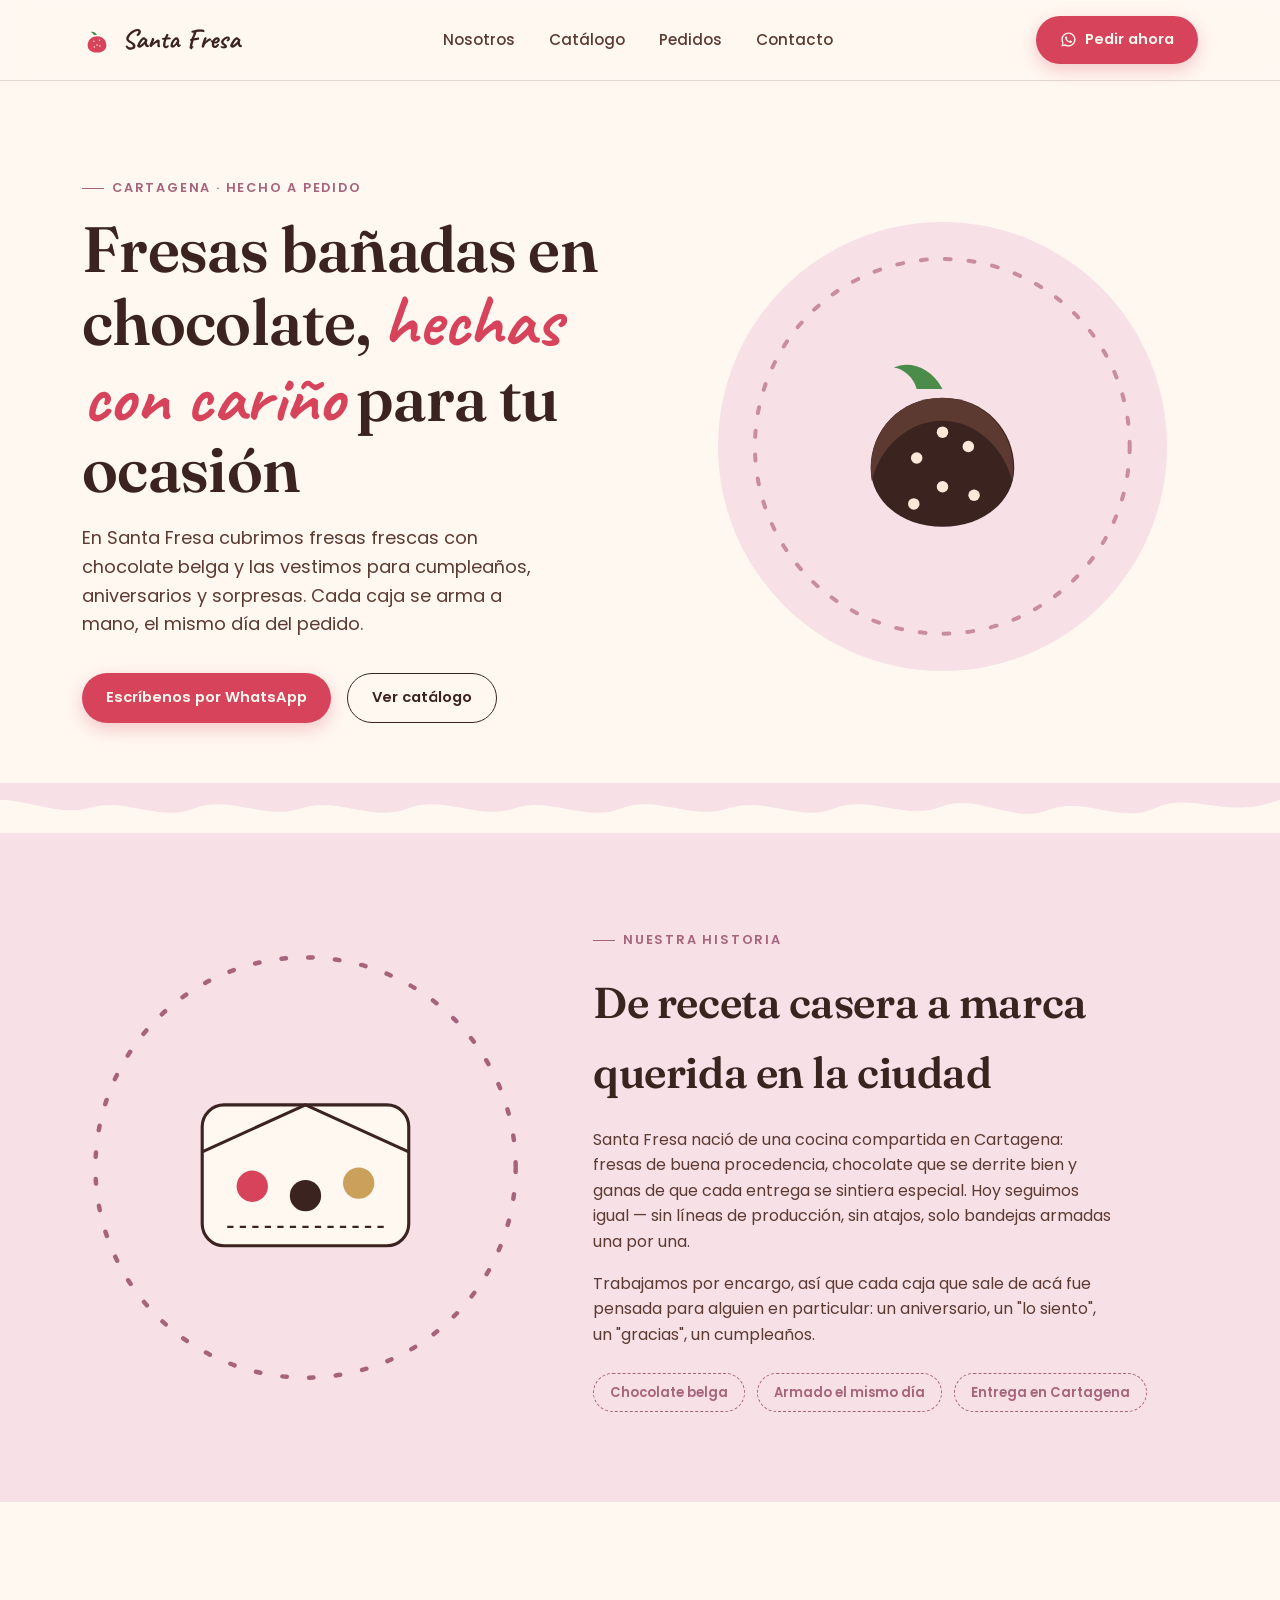
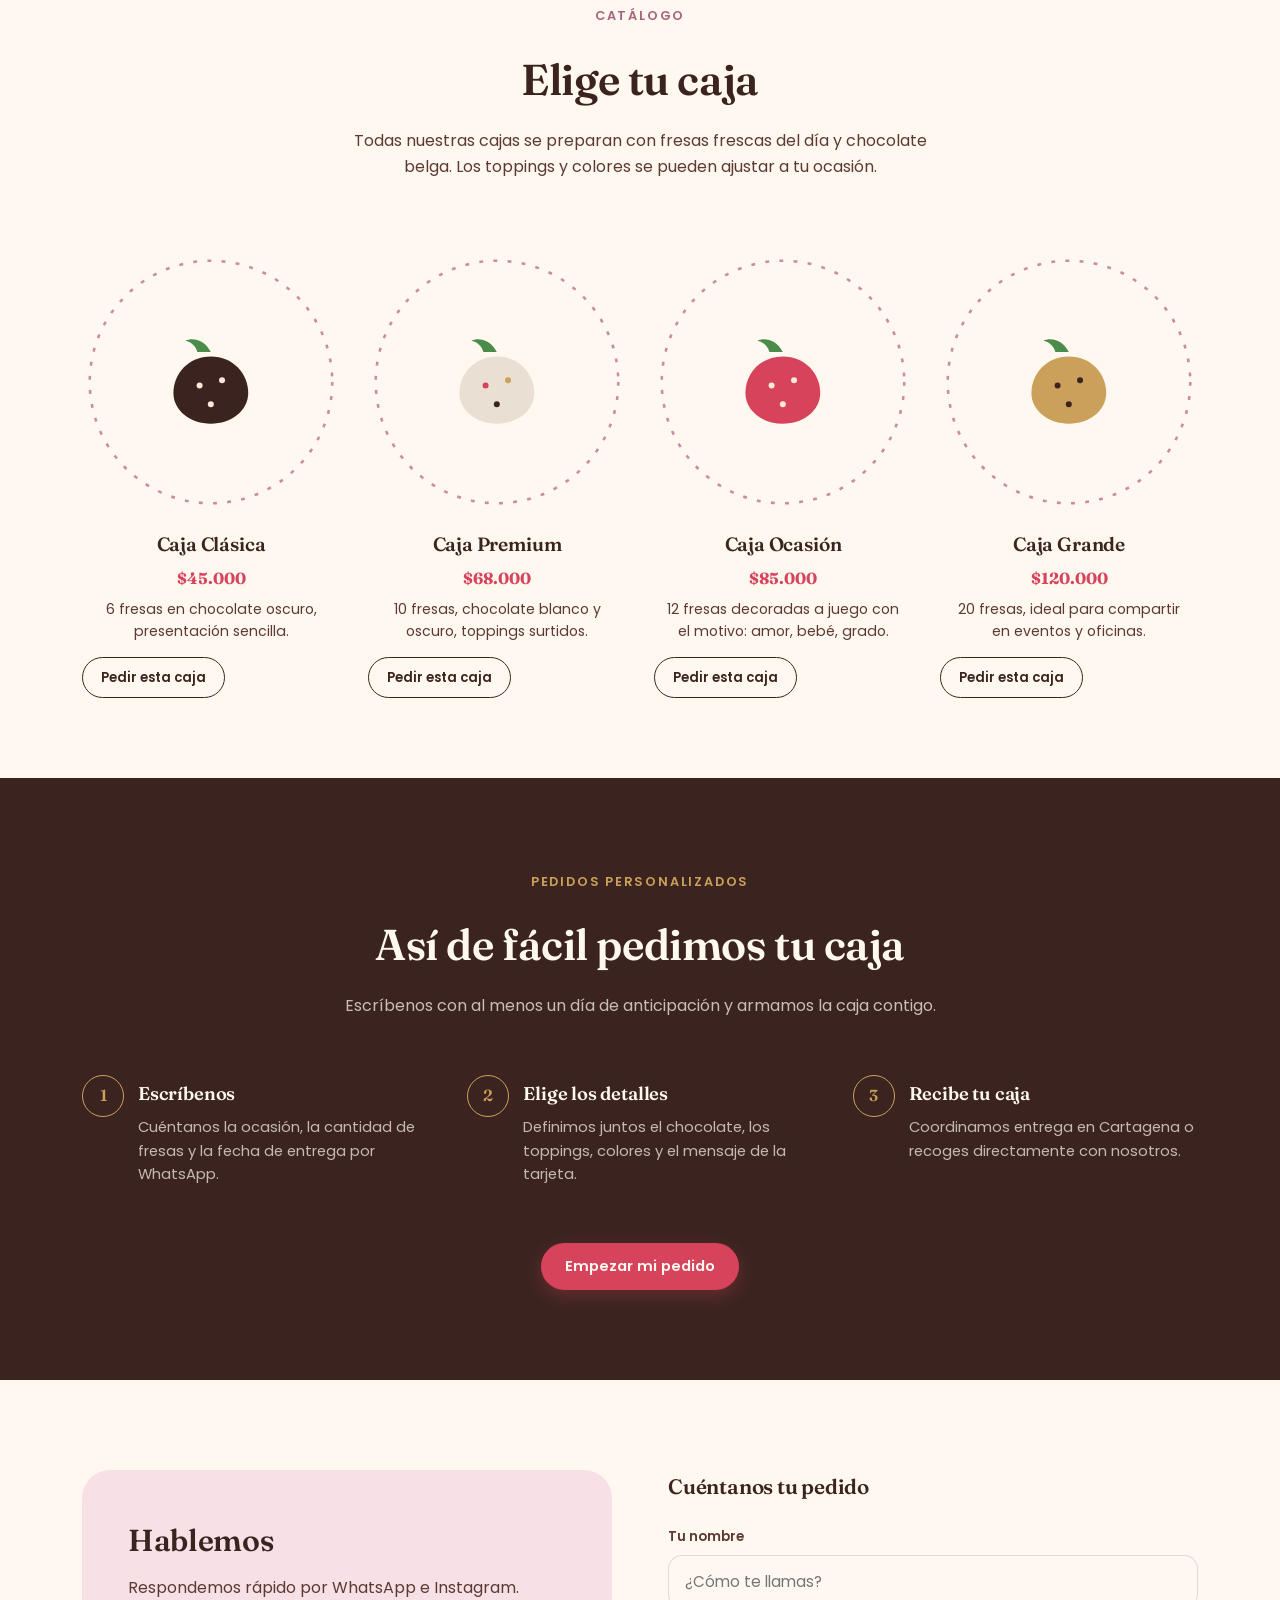
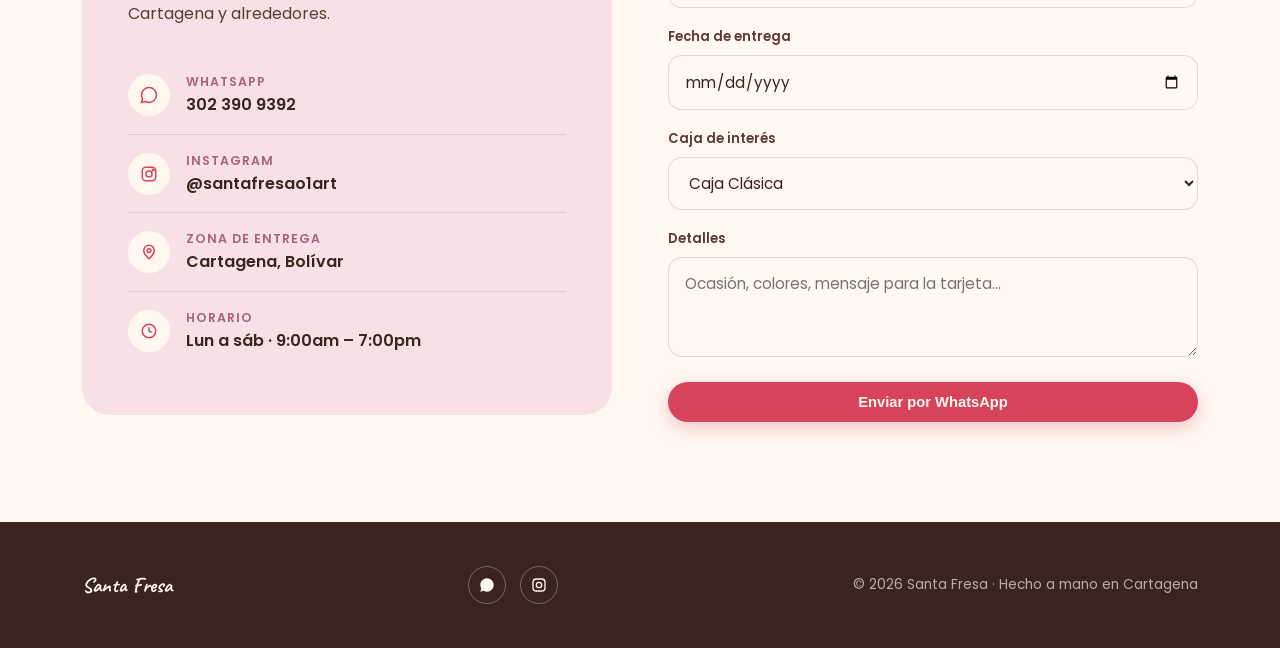
==== index.html @ 6f0154ad "Mover sitio a la raíz del repo para deploy en Vercel" ====
<!DOCTYPE html>
<html lang="es">
<head>
<meta charset="UTF-8">
<meta name="viewport" content="width=device-width, initial-scale=1.0">
<title>Santa Fresa — Fresas con chocolate artesanales</title>
<link rel="preconnect" href="https://fonts.googleapis.com">
<link rel="preconnect" href="https://fonts.gstatic.com" crossorigin>
<link href="https://fonts.googleapis.com/css2?family=Fraunces:ital,opsz,wght@0,9..144,400;0,9..144,500;0,9..144,600;1,9..144,500&family=Caveat:wght@600;700&family=Poppins:wght@400;500;600;700&display=swap" rel="stylesheet">
<link rel="stylesheet" href="css/styles.css">
</head>
<body>

<!-- ===================== HEADER ===================== -->
<header>
  <nav class="nav">
    <a href="#top" class="brand">
      <svg class="fresa-icon" viewBox="0 0 24 24" fill="none">
        <path d="M12 8c-1.2-2.4-3.6-3-5-2.2 1 .2 2 1 2.4 2.2H12z" fill="#4C8C4A"/>
        <path d="M12 9c-4.5 0-7.5 3.4-7.5 7.3C4.5 19.8 8 22 12 22s7.5-2.2 7.5-5.7C19.5 12.4 16.5 9 12 9z" fill="#D6435A"/>
        <circle cx="9.5" cy="13" r=".6" fill="#FDE8DA"/>
        <circle cx="14" cy="12.2" r=".6" fill="#FDE8DA"/>
        <circle cx="12" cy="16" r=".6" fill="#FDE8DA"/>
        <circle cx="9.8" cy="17.6" r=".6" fill="#FDE8DA"/>
        <circle cx="14.3" cy="16.8" r=".6" fill="#FDE8DA"/>
      </svg>
      <span class="script">Santa Fresa</span>
    </a>
    <div class="nav-links">
      <a href="#nosotros">Nosotros</a>
      <a href="#catalogo">Catálogo</a>
      <a href="#pedidos">Pedidos</a>
      <a href="#contacto">Contacto</a>
    </div>
    <a class="btn" href="https://wa.me/573023909392" target="_blank" rel="noopener">
      <svg width="17" height="17" viewBox="0 0 24 24" fill="currentColor"><path d="M12 2C6.48 2 2 6.48 2 12c0 1.85.5 3.58 1.35 5.07L2 22l5.1-1.33A9.94 9.94 0 0 0 12 22c5.52 0 10-4.48 10-10S17.52 2 12 2Zm0 18c-1.6 0-3.09-.46-4.35-1.26l-.31-.19-3.02.79.8-2.95-.2-.3A7.94 7.94 0 0 1 4 12c0-4.41 3.59-8 8-8s8 3.59 8 8-3.59 8-8 8Zm4.36-5.98c-.24-.12-1.42-.7-1.64-.78-.22-.08-.38-.12-.54.12-.16.24-.62.78-.76.94-.14.16-.28.18-.52.06-.24-.12-1-.37-1.9-1.17-.7-.63-1.18-1.4-1.31-1.64-.14-.24-.01-.37.11-.49.11-.11.24-.28.36-.42.12-.14.16-.24.24-.4.08-.16.04-.3-.02-.42-.06-.12-.54-1.3-.74-1.78-.2-.47-.4-.4-.54-.41h-.46c-.16 0-.42.06-.64.3-.22.24-.84.82-.84 2s.86 2.32.98 2.48c.12.16 1.7 2.6 4.12 3.64.58.25 1.03.4 1.38.51.58.18 1.11.16 1.53.1.47-.07 1.42-.58 1.62-1.14.2-.56.2-1.04.14-1.14-.06-.1-.22-.16-.46-.28Z"/></svg>
      Pedir ahora
    </a>
    <button class="menu-toggle" aria-label="Abrir menú">
      <svg width="24" height="24" viewBox="0 0 24 24" fill="none" stroke="#3B2420" stroke-width="2" stroke-linecap="round"><line x1="4" y1="7" x2="20" y2="7"/><line x1="4" y1="12" x2="20" y2="12"/><line x1="4" y1="17" x2="20" y2="17"/></svg>
    </button>
  </nav>
</header>

<!-- ===================== HERO ===================== -->
<section class="hero" id="top">
  <div class="wrap">
    <div class="hero-copy">
      <div class="eyebrow">Cartagena · Hecho a pedido</div>
      <h1>Fresas bañadas en chocolate, <em>hechas con cariño</em> para tu ocasión</h1>
      <p class="lead">En Santa Fresa cubrimos fresas frescas con chocolate belga y las vestimos para cumpleaños, aniversarios y sorpresas. Cada caja se arma a mano, el mismo día del pedido.</p>
      <div class="hero-ctas">
        <a class="btn" href="https://wa.me/573023909392" target="_blank" rel="noopener">Escríbenos por WhatsApp</a>
        <a class="btn btn-ghost" href="#catalogo">Ver catálogo</a>
      </div>
    </div>
    <div class="hero-visual">
      <div class="backdrop-circle"></div>
      <div class="scallop-frame" style="width:78%;height:78%;">
        <svg class="ring" viewBox="0 0 200 200">
          <circle cx="100" cy="100" r="94" fill="none" stroke="#C98CA0" stroke-width="2" stroke-dasharray="3 9" stroke-linecap="round"/>
        </svg>
        <svg viewBox="0 0 200 200" width="72%" height="72%">
          <!-- chocolate dipped strawberry illustration -->
          <path d="M100 60c-8-16-24-20-34-15 7 1 14 7 16 15h18z" fill="#4C8C4A"/>
          <path d="M100 66c-30 0-50 23-50 49 0 24 23 41 50 41s50-17 50-41c0-26-20-49-50-49z" fill="#3B2420"/>
          <path d="M100 66c-30 0-50 23-50 49 0 3 .2 6 .6 9 6-24 26-42 49-42s43 18 49 42c.4-3 .6-6 .6-9 0-26-20-49-50-49z" fill="#5C3A32"/>
          <circle cx="82" cy="108" r="4" fill="#FDE8DA"/>
          <circle cx="118" cy="100" r="4" fill="#FDE8DA"/>
          <circle cx="100" cy="128" r="4" fill="#FDE8DA"/>
          <circle cx="80" cy="140" r="4" fill="#FDE8DA"/>
          <circle cx="122" cy="134" r="4" fill="#FDE8DA"/>
          <circle cx="100" cy="90" r="4" fill="#FDE8DA"/>
        </svg>
      </div>
    </div>
  </div>
</section>

<!-- drip divider -->
<svg class="drip-divider" viewBox="0 0 1440 60" preserveAspectRatio="none" style="height:50px;">
  <path d="M0,0 H1440 V20 C1380,45 1340,10 1300,30 C1260,50 1220,15 1180,32 C1140,50 1100,12 1060,28 C1020,46 980,14 940,30 C900,48 860,16 820,30 C780,46 740,14 700,30 C660,48 620,16 580,30 C540,46 500,14 460,30 C420,48 380,16 340,30 C300,46 260,14 220,30 C180,48 140,16 100,30 C70,40 30,20 0,20 Z" fill="#F7E1E7"/>
</svg>

<!-- ===================== SOBRE NOSOTROS ===================== -->
<section class="about" id="nosotros">
  <div class="wrap">
    <div class="about-frame">
      <div class="scallop-frame" style="width:100%;height:100%;">
        <svg class="ring" viewBox="0 0 200 200">
          <circle cx="100" cy="100" r="94" fill="none" stroke="#A8637C" stroke-width="2" stroke-dasharray="2 10" stroke-linecap="round"/>
        </svg>
        <svg viewBox="0 0 200 200" width="70%" height="70%">
          <rect x="34" y="60" width="132" height="90" rx="14" fill="#FFF8F1" stroke="#3B2420" stroke-width="2"/>
          <path d="M34 90 L100 60 L166 90" fill="none" stroke="#3B2420" stroke-width="2"/>
          <circle cx="66" cy="112" r="10" fill="#D6435A"/>
          <circle cx="100" cy="118" r="10" fill="#3B2420"/>
          <circle cx="134" cy="110" r="10" fill="#CBA05A"/>
          <path d="M50 138 h100" stroke="#3B2420" stroke-width="1.5" stroke-dasharray="4 4"/>
        </svg>
      </div>
    </div>
    <div class="about-copy">
      <div class="eyebrow">Nuestra historia</div>
      <h2>De receta casera a marca querida en la ciudad</h2>
      <p>Santa Fresa nació de una cocina compartida en Cartagena: fresas de buena procedencia, chocolate que se derrite bien y ganas de que cada entrega se sintiera especial. Hoy seguimos igual — sin líneas de producción, sin atajos, solo bandejas armadas una por una.</p>
      <p>Trabajamos por encargo, así que cada caja que sale de acá fue pensada para alguien en particular: un aniversario, un "lo siento", un "gracias", un cumpleaños.</p>
      <div class="about-tags">
        <span class="tag">Chocolate belga</span>
        <span class="tag">Armado el mismo día</span>
        <span class="tag">Entrega en Cartagena</span>
      </div>
    </div>
  </div>
</section>

<!-- ===================== CATALOGO ===================== -->
<section class="catalog" id="catalogo">
  <div class="wrap">
    <div class="section-head">
      <div class="eyebrow">Catálogo</div>
      <h2>Elige tu caja</h2>
      <p>Todas nuestras cajas se preparan con fresas frescas del día y chocolate belga. Los toppings y colores se pueden ajustar a tu ocasión.</p>
    </div>
    <div class="product-grid" id="catalog-grid">
        <!-- Las tarjetas de producto se generan desde data/catalog.json via js/main.js -->
      </div>
      </div>
</section>

<!-- ===================== PEDIDOS ===================== -->
<section class="orders" id="pedidos">
  <div class="wrap">
    <div class="section-head">
      <div class="eyebrow">Pedidos personalizados</div>
      <h2>Así de fácil pedimos tu caja</h2>
      <p>Escríbenos con al menos un día de anticipación y armamos la caja contigo.</p>
    </div>
    <div class="steps">
      <div class="step">
        <h3>Escríbenos</h3>
        <p>Cuéntanos la ocasión, la cantidad de fresas y la fecha de entrega por WhatsApp.</p>
      </div>
      <div class="step">
        <h3>Elige los detalles</h3>
        <p>Definimos juntos el chocolate, los toppings, colores y el mensaje de la tarjeta.</p>
      </div>
      <div class="step">
        <h3>Recibe tu caja</h3>
        <p>Coordinamos entrega en Cartagena o recoges directamente con nosotros.</p>
      </div>
    </div>
    <div class="orders-cta">
      <a class="btn" href="https://wa.me/573023909392" target="_blank" rel="noopener">Empezar mi pedido</a>
    </div>
  </div>
</section>

<!-- ===================== CONTACTO ===================== -->
<section class="contact" id="contacto">
  <div class="wrap">
    <div class="contact-card">
      <h2>Hablemos</h2>
      <p class="lead">Respondemos rápido por WhatsApp e Instagram. Cartagena y alrededores.</p>

      <div class="contact-row">
        <div class="icon">
          <svg width="18" height="18" viewBox="0 0 24 24" fill="none" stroke="#D6435A" stroke-width="2"><path d="M12 2C6.48 2 2 6.48 2 12c0 1.85.5 3.58 1.35 5.07L2 22l5.1-1.33A9.94 9.94 0 0 0 12 22c5.52 0 10-4.48 10-10S17.52 2 12 2Z"/></svg>
        </div>
        <div>
          <div class="label">WhatsApp</div>
          <div class="value">302 390 9392</div>
        </div>
      </div>

      <div class="contact-row">
        <div class="icon">
          <svg width="18" height="18" viewBox="0 0 24 24" fill="none" stroke="#D6435A" stroke-width="2"><rect x="3" y="3" width="18" height="18" rx="5"/><circle cx="12" cy="12" r="4"/><circle cx="17.5" cy="6.5" r="1"/></svg>
        </div>
        <div>
          <div class="label">Instagram</div>
          <div class="value">@santafresao1art</div>
        </div>
      </div>

      <div class="contact-row">
        <div class="icon">
          <svg width="18" height="18" viewBox="0 0 24 24" fill="none" stroke="#D6435A" stroke-width="2"><path d="M12 21s-7-6-7-11a7 7 0 0 1 14 0c0 5-7 11-7 11Z"/><circle cx="12" cy="10" r="2.5"/></svg>
        </div>
        <div>
          <div class="label">Zona de entrega</div>
          <div class="value">Cartagena, Bolívar</div>
        </div>
      </div>

      <div class="contact-row">
        <div class="icon">
          <svg width="18" height="18" viewBox="0 0 24 24" fill="none" stroke="#D6435A" stroke-width="2"><circle cx="12" cy="12" r="9"/><path d="M12 7v5l3.5 2"/></svg>
        </div>
        <div>
          <div class="label">Horario</div>
          <div class="value">Lun a sáb · 9:00am – 7:00pm</div>
        </div>
      </div>
    </div>

    <form class="contact-form" onsubmit="event.preventDefault(); window.open('https://wa.me/573023909392?text=' + encodeURIComponent('Hola Santa Fresa, quiero pedir: ' + document.getElementById('cf-detalle').value), '_blank');">
      <h3>Cuéntanos tu pedido</h3>
      <div class="field">
        <label for="cf-nombre">Tu nombre</label>
        <input id="cf-nombre" type="text" placeholder="¿Cómo te llamas?" required>
      </div>
      <div class="field">
        <label for="cf-fecha">Fecha de entrega</label>
        <input id="cf-fecha" type="date" required>
      </div>
      <div class="field">
        <label for="cf-caja">Caja de interés</label>
        <select id="cf-caja">
          <option>Caja Clásica</option>
          <option>Caja Premium</option>
          <option>Caja Ocasión</option>
          <option>Caja Grande</option>
          <option>Aún no sé, quiero asesoría</option>
        </select>
      </div>
      <div class="field">
        <label for="cf-detalle">Detalles</label>
        <textarea id="cf-detalle" placeholder="Ocasión, colores, mensaje para la tarjeta..."></textarea>
      </div>
      <button type="submit" class="btn" style="justify-content:center;">Enviar por WhatsApp</button>
    </form>
  </div>
</section>

<!-- ===================== FOOTER ===================== -->
<footer>
  <div class="wrap">
    <a href="#top" class="brand script">Santa Fresa</a>
    <div class="foot-socials">
      <a href="https://wa.me/573023909392" target="_blank" rel="noopener" aria-label="WhatsApp">
        <svg width="16" height="16" viewBox="0 0 24 24" fill="#FFF8F1"><path d="M12 2C6.48 2 2 6.48 2 12c0 1.85.5 3.58 1.35 5.07L2 22l5.1-1.33A9.94 9.94 0 0 0 12 22c5.52 0 10-4.48 10-10S17.52 2 12 2Z"/></svg>
      </a>
      <a href="#" aria-label="Instagram">
        <svg width="16" height="16" viewBox="0 0 24 24" fill="none" stroke="#FFF8F1" stroke-width="2"><rect x="3" y="3" width="18" height="18" rx="5"/><circle cx="12" cy="12" r="4"/></svg>
      </a>
    </div>
    <div style="font-size:0.85rem;">© 2026 Santa Fresa · Hecho a mano en Cartagena</div>
  </div>
</footer>

<script src="js/main.js" defer></script>
</body>
</html>
---- css/styles.css ----
:root{
    --cream:#FFF8F1;
    --blush:#F7E1E7;
    --rose:#C98CA0;
    --rose-deep:#A8637C;
    --cacao:#3B2420;
    --cacao-soft:#5C3A32;
    --berry:#D6435A;
    --berry-dark:#B22F45;
    --gold:#CBA05A;
    --line:rgba(59,36,32,0.14);
    --radius-lg:28px;
  }

  *{margin:0;padding:0;box-sizing:border-box;}
  html{scroll-behavior:smooth;}
  body{
    background:var(--cream);
    color:var(--cacao);
    font-family:'Poppins',sans-serif;
    font-weight:400;
    line-height:1.6;
    overflow-x:hidden;
  }
  h1,h2,h3{
    font-family:'Fraunces',serif;
    font-weight:600;
    letter-spacing:-0.01em;
    color:var(--cacao);
  }
  .script{
    font-family:'Caveat',cursive;
    font-weight:700;
  }
  a{color:inherit;text-decoration:none;}
  img,svg{display:block;max-width:100%;}
  .wrap{
    max-width:1180px;
    margin:0 auto;
    padding:0 32px;
  }
  section{position:relative;}

  /* Reduced motion */
  @media (prefers-reduced-motion: reduce){
    *{animation-duration:0.001ms !important; animation-iteration-count:1 !important; transition-duration:0.001ms !important; scroll-behavior:auto !important;}
  }

  /* focus visibility */
  a:focus-visible, button:focus-visible{
    outline:3px solid var(--gold);
    outline-offset:3px;
    border-radius:6px;
  }

  /* ===== Scalloped circle signature frame ===== */
  .scallop-frame{
    position:relative;
    display:flex;
    align-items:center;
    justify-content:center;
  }
  .scallop-frame svg.ring{
    position:absolute;
    inset:0;
    width:100%;
    height:100%;
    animation:spin 60s linear infinite;
  }
  @keyframes spin{ to{ transform:rotate(360deg);} }
  @media (prefers-reduced-motion: reduce){
    .scallop-frame svg.ring{animation:none;}
  }

  /* ===== HEADER ===== */
  header{
    position:sticky;
    top:0;
    z-index:50;
    background:rgba(255,248,241,0.88);
    backdrop-filter:blur(10px);
    border-bottom:1px solid var(--line);
  }
  .nav{
    display:flex;
    align-items:center;
    justify-content:space-between;
    padding:16px 32px;
    max-width:1180px;
    margin:0 auto;
  }
  .brand{
    display:flex;
    align-items:center;
    gap:10px;
    font-size:1.7rem;
  }
  .brand .fresa-icon{width:30px;height:30px;}
  .nav-links{
    display:flex;
    align-items:center;
    gap:34px;
    font-size:0.95rem;
    font-weight:500;
  }
  .nav-links a{
    position:relative;
    padding:4px 0;
    color:var(--cacao-soft);
  }
  .nav-links a::after{
    content:'';
    position:absolute;
    left:0;bottom:-2px;
    width:0%;
    height:2px;
    background:var(--berry);
    transition:width .25s ease;
  }
  .nav-links a:hover::after{width:100%;}
  .btn{
    display:inline-flex;
    align-items:center;
    gap:8px;
    background:var(--berry);
    color:#FFF8F1;
    padding:12px 24px;
    border-radius:100px;
    font-weight:600;
    font-size:0.92rem;
    border:none;
    cursor:pointer;
    transition:transform .2s ease, background .2s ease, box-shadow .2s ease;
    box-shadow:0 6px 18px rgba(214,67,90,0.28);
  }
  .btn:hover{background:var(--berry-dark); transform:translateY(-2px); box-shadow:0 10px 24px rgba(214,67,90,0.35);}
  .btn-ghost{
    background:transparent;
    color:var(--cacao);
    border:1.5px solid var(--cacao);
    box-shadow:none;
  }
  .btn-ghost:hover{background:var(--cacao); color:var(--cream);}
  .menu-toggle{display:none;background:none;border:none;cursor:pointer;}

  /* ===== HERO ===== */
  .hero{
    padding:90px 0 60px;
    position:relative;
    overflow:hidden;
  }
  .hero .wrap{
    display:grid;
    grid-template-columns:1.05fr 0.95fr;
    gap:40px;
    align-items:center;
  }
  .eyebrow{
    display:inline-flex;
    align-items:center;
    gap:8px;
    font-size:0.8rem;
    letter-spacing:0.14em;
    text-transform:uppercase;
    font-weight:600;
    color:var(--rose-deep);
    margin-bottom:18px;
  }
  .eyebrow::before{
    content:'';
    width:22px;height:1px;
    background:var(--rose-deep);
  }
  .hero h1{
    font-size:clamp(2.6rem, 5vw, 4.2rem);
    line-height:1.04;
    margin-bottom:22px;
  }
  .hero h1 em{
    font-style:normal;
    font-family:'Caveat',cursive;
    font-weight:700;
    color:var(--berry);
    font-size:1.15em;
  }
  .hero p.lead{
    font-size:1.12rem;
    color:var(--cacao-soft);
    max-width:460px;
    margin-bottom:34px;
  }
  .hero-ctas{
    display:flex;
    gap:16px;
    flex-wrap:wrap;
  }
  .hero-visual{
    position:relative;
    display:flex;
    justify-content:center;
    align-items:center;
    aspect-ratio:1/1;
  }
  .hero-visual .backdrop-circle{
    position:absolute;
    width:88%;height:88%;
    border-radius:50%;
    background:var(--blush);
  }

  /* drip divider */
  .drip-divider{
    width:100%;
    display:block;
    line-height:0;
  }

  /* ===== SOBRE NOSOTROS ===== */
  .about{
    padding:90px 0;
    background:var(--blush);
    position:relative;
  }
  .about .wrap{
    display:grid;
    grid-template-columns:0.85fr 1.15fr;
    gap:64px;
    align-items:center;
  }
  .about-frame{
    width:100%;
    aspect-ratio:1/1;
  }
  .about-frame .scallop-frame{width:100%;height:100%;}
  .about h2{
    font-size:clamp(2rem,3.4vw,2.7rem);
    margin-bottom:20px;
  }
  .about p{
    color:var(--cacao-soft);
    margin-bottom:16px;
    max-width:520px;
  }
  .about-tags{
    display:flex;
    flex-wrap:wrap;
    gap:12px;
    margin-top:26px;
  }
  .tag{
    font-size:0.82rem;
    font-weight:600;
    padding:8px 16px;
    border-radius:100px;
    border:1.4px dashed var(--rose-deep);
    color:var(--rose-deep);
  }

  /* ===== CATALOGO ===== */
  .catalog{
    padding:100px 0 80px;
  }
  .section-head{
    text-align:center;
    max-width:600px;
    margin:0 auto 60px;
  }
  .section-head .eyebrow{justify-content:center;}
  .section-head .eyebrow::before{display:none;}
  .section-head h2{font-size:clamp(2rem,3.4vw,2.7rem); margin-bottom:14px;}
  .section-head p{color:var(--cacao-soft);}

  .product-grid{
    display:grid;
    grid-template-columns:repeat(4,1fr);
    gap:28px;
  }
  .product-card{
    position:relative;
    padding-top:14px;
  }
  .product-frame{
    width:100%;
    aspect-ratio:1/1;
    margin-bottom:18px;
  }
  .product-frame .scallop-frame{width:100%;height:100%;}
  .product-card h3{
    font-size:1.2rem;
    margin-bottom:6px;
    text-align:center;
  }
  .product-card .price{
    text-align:center;
    color:var(--berry);
    font-weight:700;
    font-family:'Fraunces',serif;
    margin-bottom:6px;
  }
  .product-card p{
    text-align:center;
    font-size:0.88rem;
    color:var(--cacao-soft);
    padding:0 8px;
  }

  /* ===== PEDIDOS ===== */
  .orders{
    padding:90px 0;
    background:var(--cacao);
    color:var(--cream);
    position:relative;
    overflow:hidden;
  }
  .orders .wrap{position:relative; z-index:2;}
  .orders .section-head h2, .orders .section-head p{color:var(--cream);}
  .orders .section-head p{color:rgba(255,248,241,0.72);}
  .orders .eyebrow{color:var(--gold);}
  .orders .eyebrow::before{background:var(--gold);}

  .steps{
    display:grid;
    grid-template-columns:repeat(3,1fr);
    gap:40px;
    counter-reset:step;
  }
  .step{
    position:relative;
    padding-left:56px;
  }
  .step::before{
    counter-increment:step;
    content:counter(step);
    position:absolute;
    left:0;top:-4px;
    width:40px;height:40px;
    border-radius:50%;
    border:1.5px solid var(--gold);
    display:flex;
    align-items:center;
    justify-content:center;
    font-family:'Fraunces',serif;
    font-weight:600;
    color:var(--gold);
  }
  .step h3{color:var(--cream); font-size:1.15rem; margin-bottom:8px;}
  .step p{color:rgba(255,248,241,0.7); font-size:0.92rem;}

  .orders-cta{
    margin-top:56px;
    text-align:center;
  }

  /* ===== CONTACTO ===== */
  .contact{
    padding:90px 0 100px;
  }
  .contact .wrap{
    display:grid;
    grid-template-columns:1fr 1fr;
    gap:56px;
    align-items:start;
  }
  .contact-card{
    background:var(--blush);
    border-radius:var(--radius-lg);
    padding:46px;
  }
  .contact-card h2{font-size:1.9rem; margin-bottom:10px;}
  .contact-card p.lead{color:var(--cacao-soft); margin-bottom:30px;}
  .contact-row{
    display:flex;
    align-items:center;
    gap:16px;
    padding:16px 0;
    border-top:1px solid rgba(59,36,32,0.12);
  }
  .contact-row:first-of-type{border-top:none;}
  .contact-row .icon{
    width:42px;height:42px;
    border-radius:50%;
    background:var(--cream);
    display:flex;align-items:center;justify-content:center;
    flex-shrink:0;
  }
  .contact-row .label{font-size:0.78rem; text-transform:uppercase; letter-spacing:0.08em; color:var(--rose-deep); font-weight:600;}
  .contact-row .value{font-weight:600;}

  .contact-form{
    display:flex;
    flex-direction:column;
    gap:18px;
  }
  .contact-form h3{font-size:1.3rem; margin-bottom:4px;}
  .contact-form .field label{
    display:block;
    font-size:0.82rem;
    font-weight:600;
    margin-bottom:8px;
    color:var(--cacao-soft);
  }
  .contact-form input, .contact-form textarea, .contact-form select{
    width:100%;
    padding:14px 16px;
    border-radius:14px;
    border:1.5px solid var(--line);
    background:var(--cream);
    font-family:'Poppins',sans-serif;
    font-size:0.95rem;
    color:var(--cacao);
  }
  .contact-form input:focus, .contact-form textarea:focus, .contact-form select:focus{
    outline:none;
    border-color:var(--rose);
  }
  .contact-form textarea{resize:vertical; min-height:100px;}

  /* ===== FOOTER ===== */
  footer{
    background:var(--cacao);
    color:rgba(255,248,241,0.65);
    padding:44px 0;
  }
  footer .wrap{
    display:flex;
    justify-content:space-between;
    align-items:center;
    flex-wrap:wrap;
    gap:20px;
  }
  footer .brand{color:var(--cream); font-size:1.3rem;}
  .foot-socials{display:flex; gap:14px;}
  .foot-socials a{
    width:38px;height:38px;
    border-radius:50%;
    border:1px solid rgba(255,248,241,0.3);
    display:flex;align-items:center;justify-content:center;
    transition:background .2s ease, border-color .2s ease;
  }
  .foot-socials a:hover{background:var(--berry); border-color:var(--berry);}

  /* ===== responsive ===== */
  @media (max-width:920px){
    .nav-links{display:none;}
    .menu-toggle{display:flex; width:40px; height:40px; align-items:center; justify-content:center;}
    .hero .wrap{grid-template-columns:1fr; text-align:center;}
    .eyebrow{margin-left:auto;margin-right:auto;}
    .hero p.lead{margin-left:auto;margin-right:auto;}
    .hero-ctas{justify-content:center;}
    .hero-visual{max-width:340px; margin:0 auto;}
    .about .wrap{grid-template-columns:1fr;}
    .about-frame{max-width:320px; margin:0 auto;}
    .about p, .about-tags{margin-left:auto; margin-right:auto; text-align:center; justify-content:center;}
    .product-grid{grid-template-columns:repeat(2,1fr);}
    .steps{grid-template-columns:1fr; gap:30px;}
    .contact .wrap{grid-template-columns:1fr;}
    .contact-card{padding:32px;}
  }
  @media (max-width:520px){
    .wrap{padding:0 20px;}
    .product-grid{grid-template-columns:1fr 1fr; gap:16px;}
    .hero{padding:60px 0 40px;}
  }
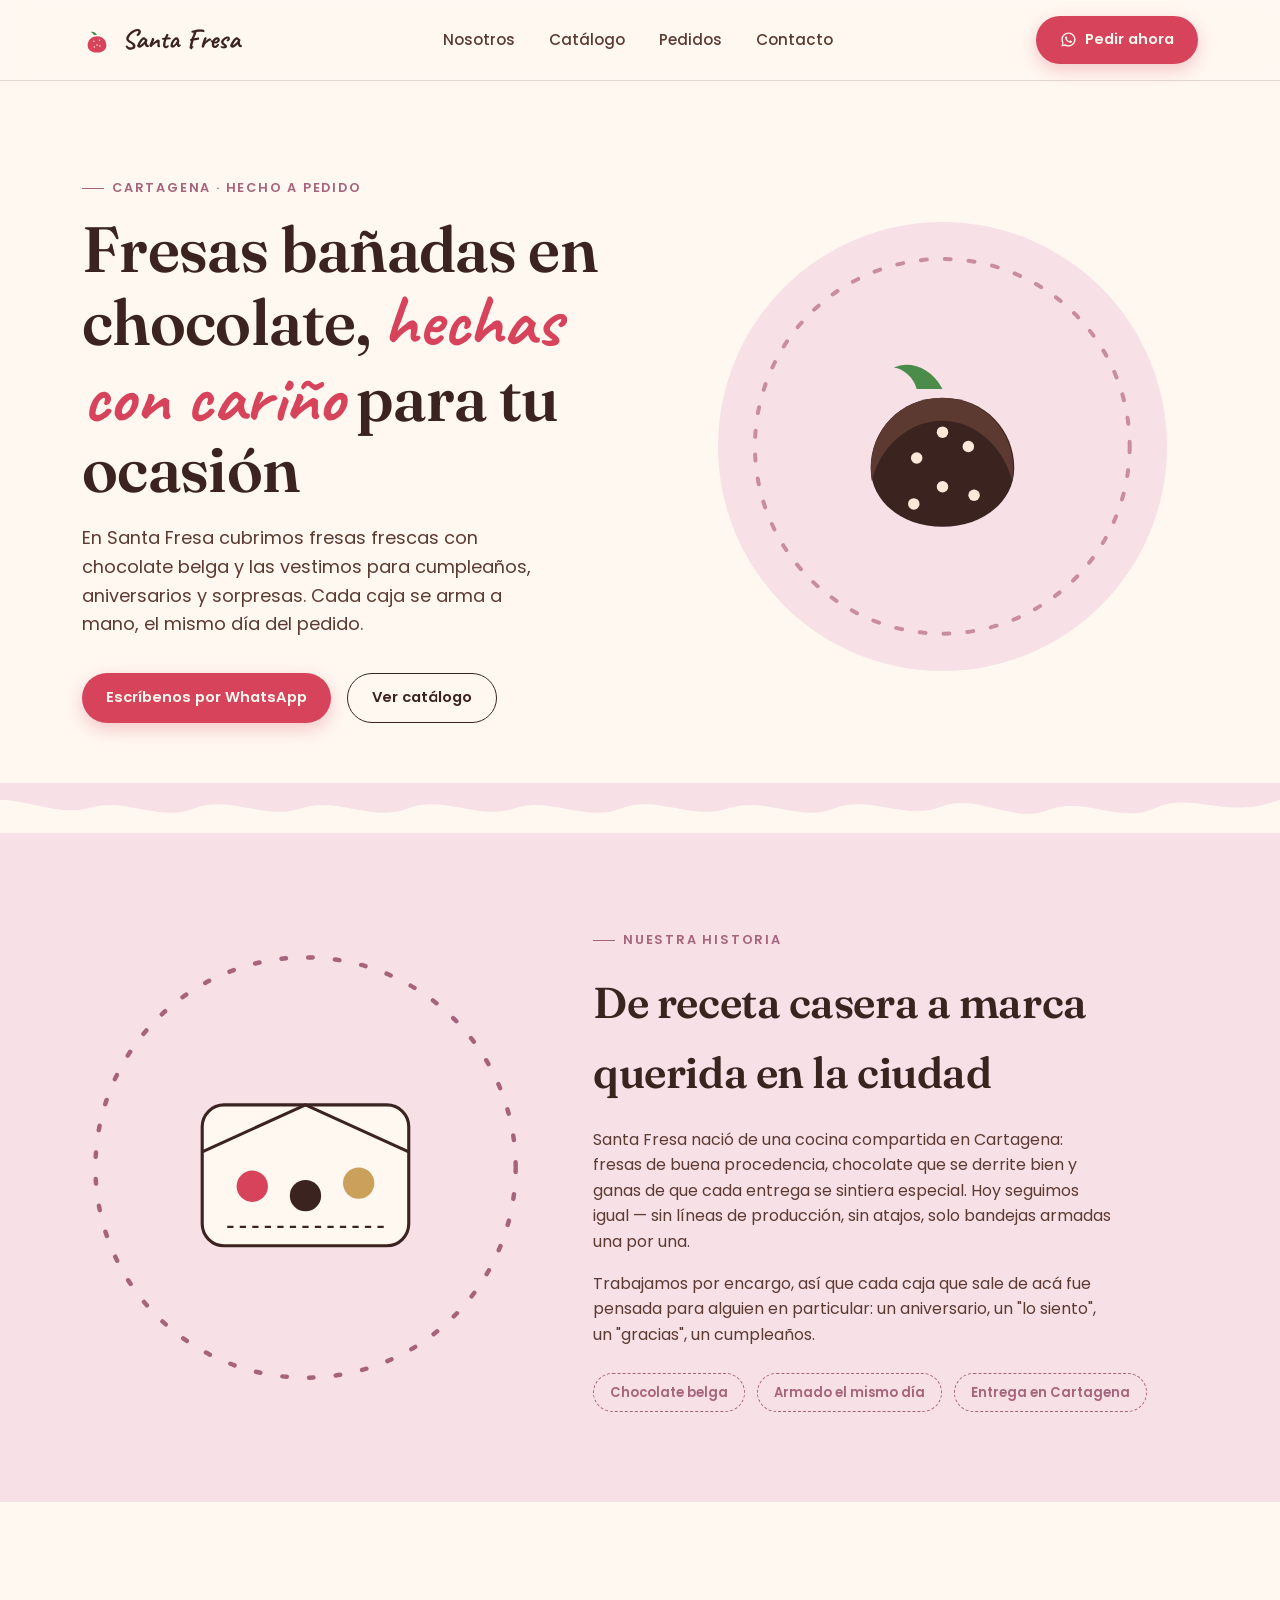
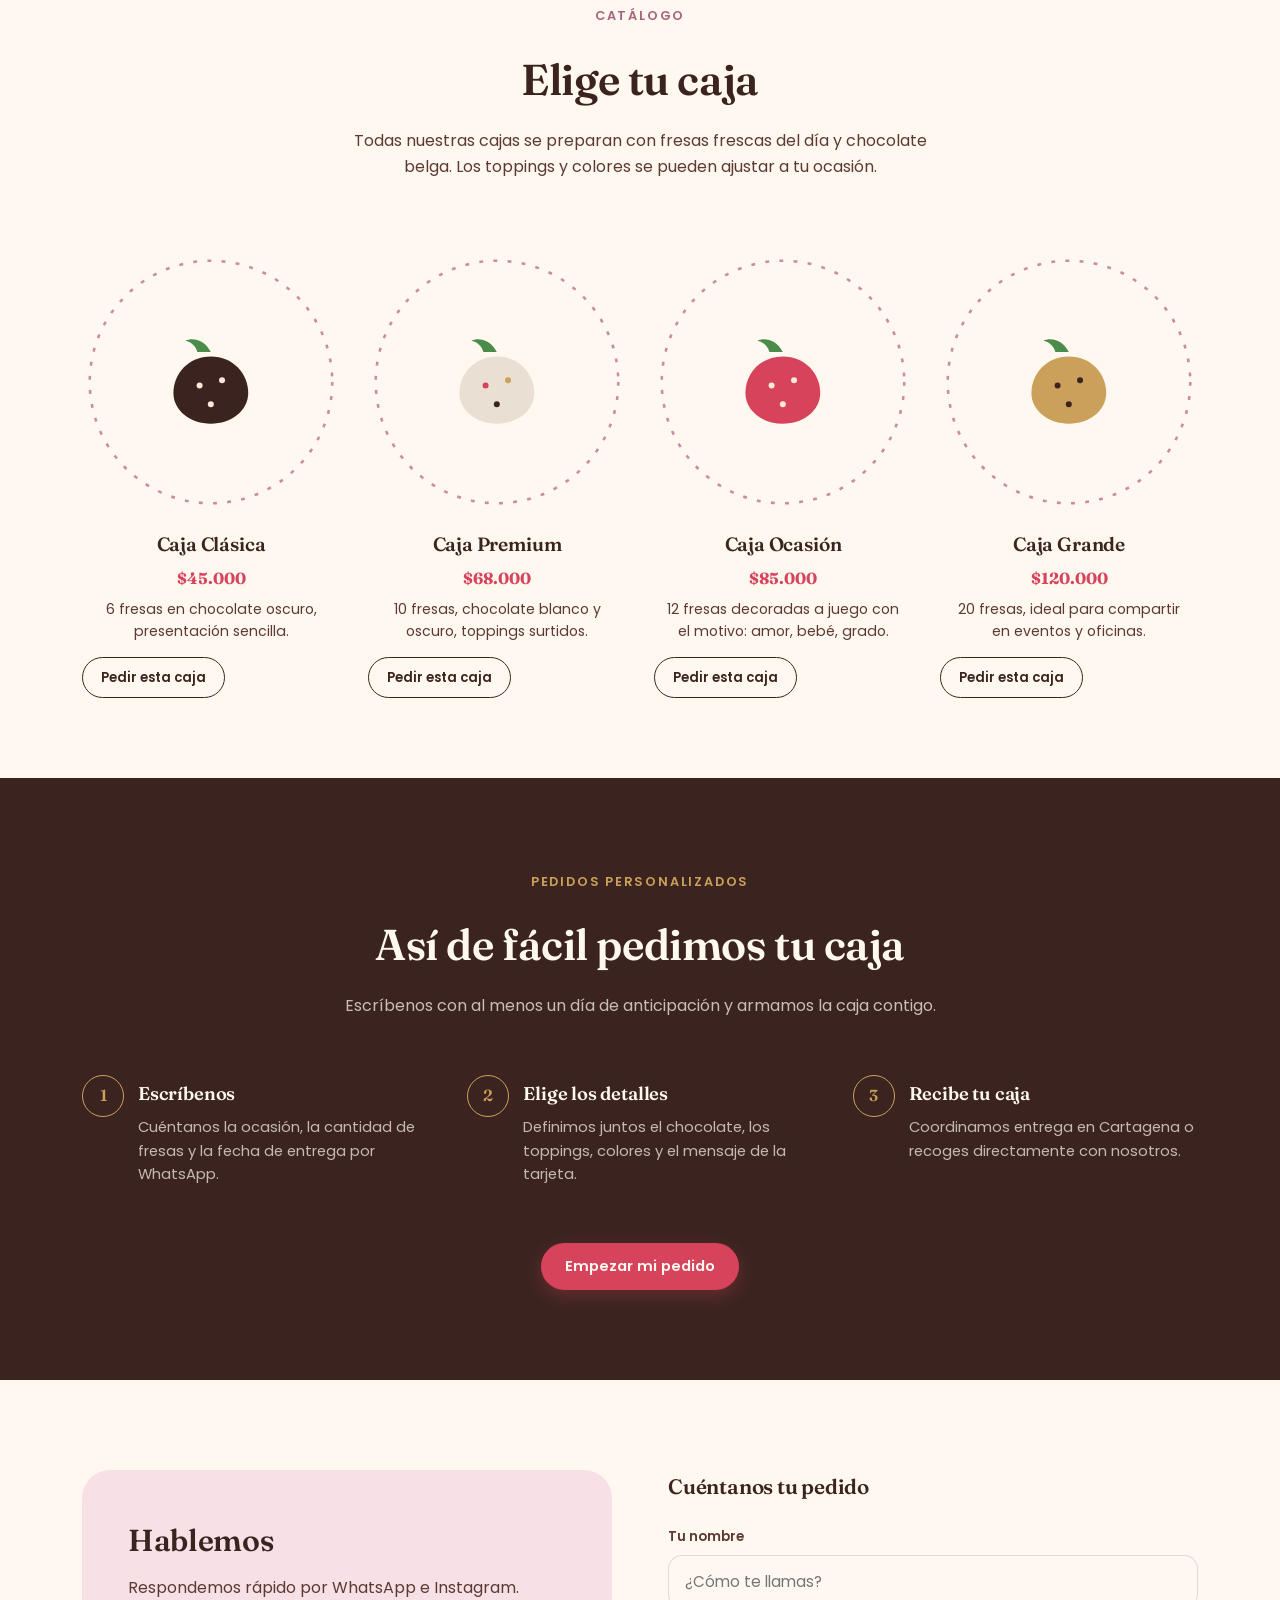
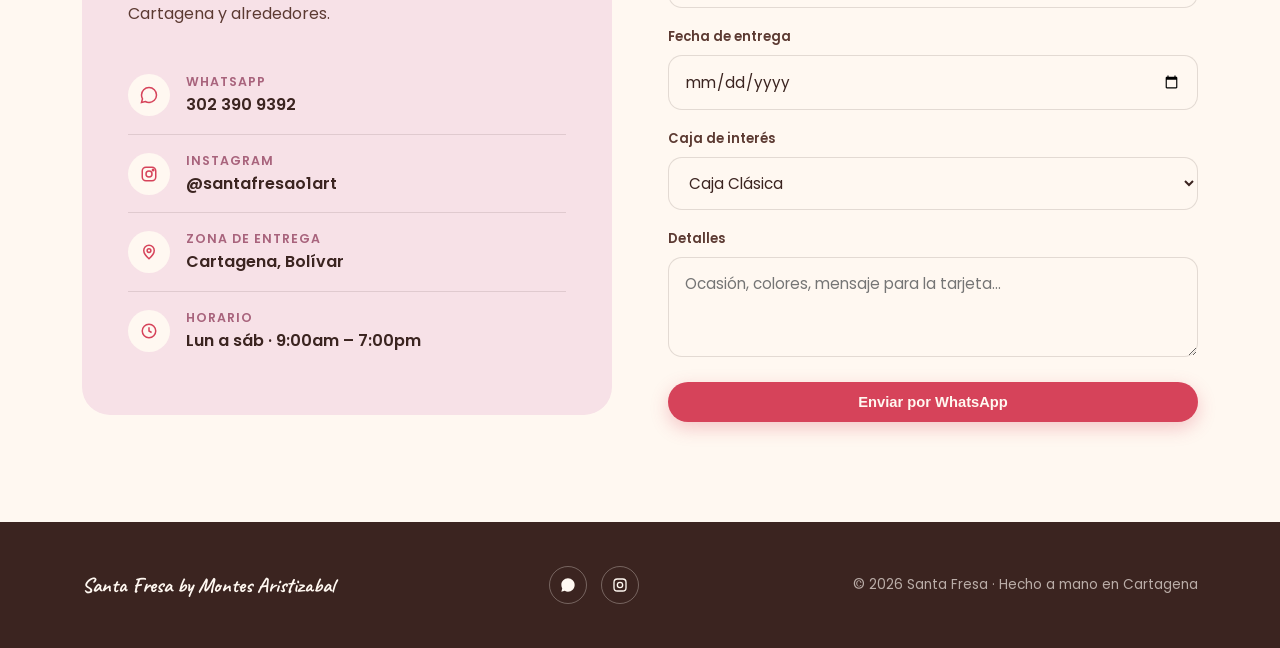
==== commit c9f1e526: "Sitio Santa Fresa" ====
--- a/index.html
+++ b/index.html
@@ -236,7 +236,7 @@
 <!-- ===================== FOOTER ===================== -->
 <footer>
   <div class="wrap">
-    <a href="#top" class="brand script">Santa Fresa</a>
+    <a href="#top" class="brand script">Santa Fresa by Montes Aristizabal</a>
     <div class="foot-socials">
       <a href="https://wa.me/573023909392" target="_blank" rel="noopener" aria-label="WhatsApp">
         <svg width="16" height="16" viewBox="0 0 24 24" fill="#FFF8F1"><path d="M12 2C6.48 2 2 6.48 2 12c0 1.85.5 3.58 1.35 5.07L2 22l5.1-1.33A9.94 9.94 0 0 0 12 22c5.52 0 10-4.48 10-10S17.52 2 12 2Z"/></svg>
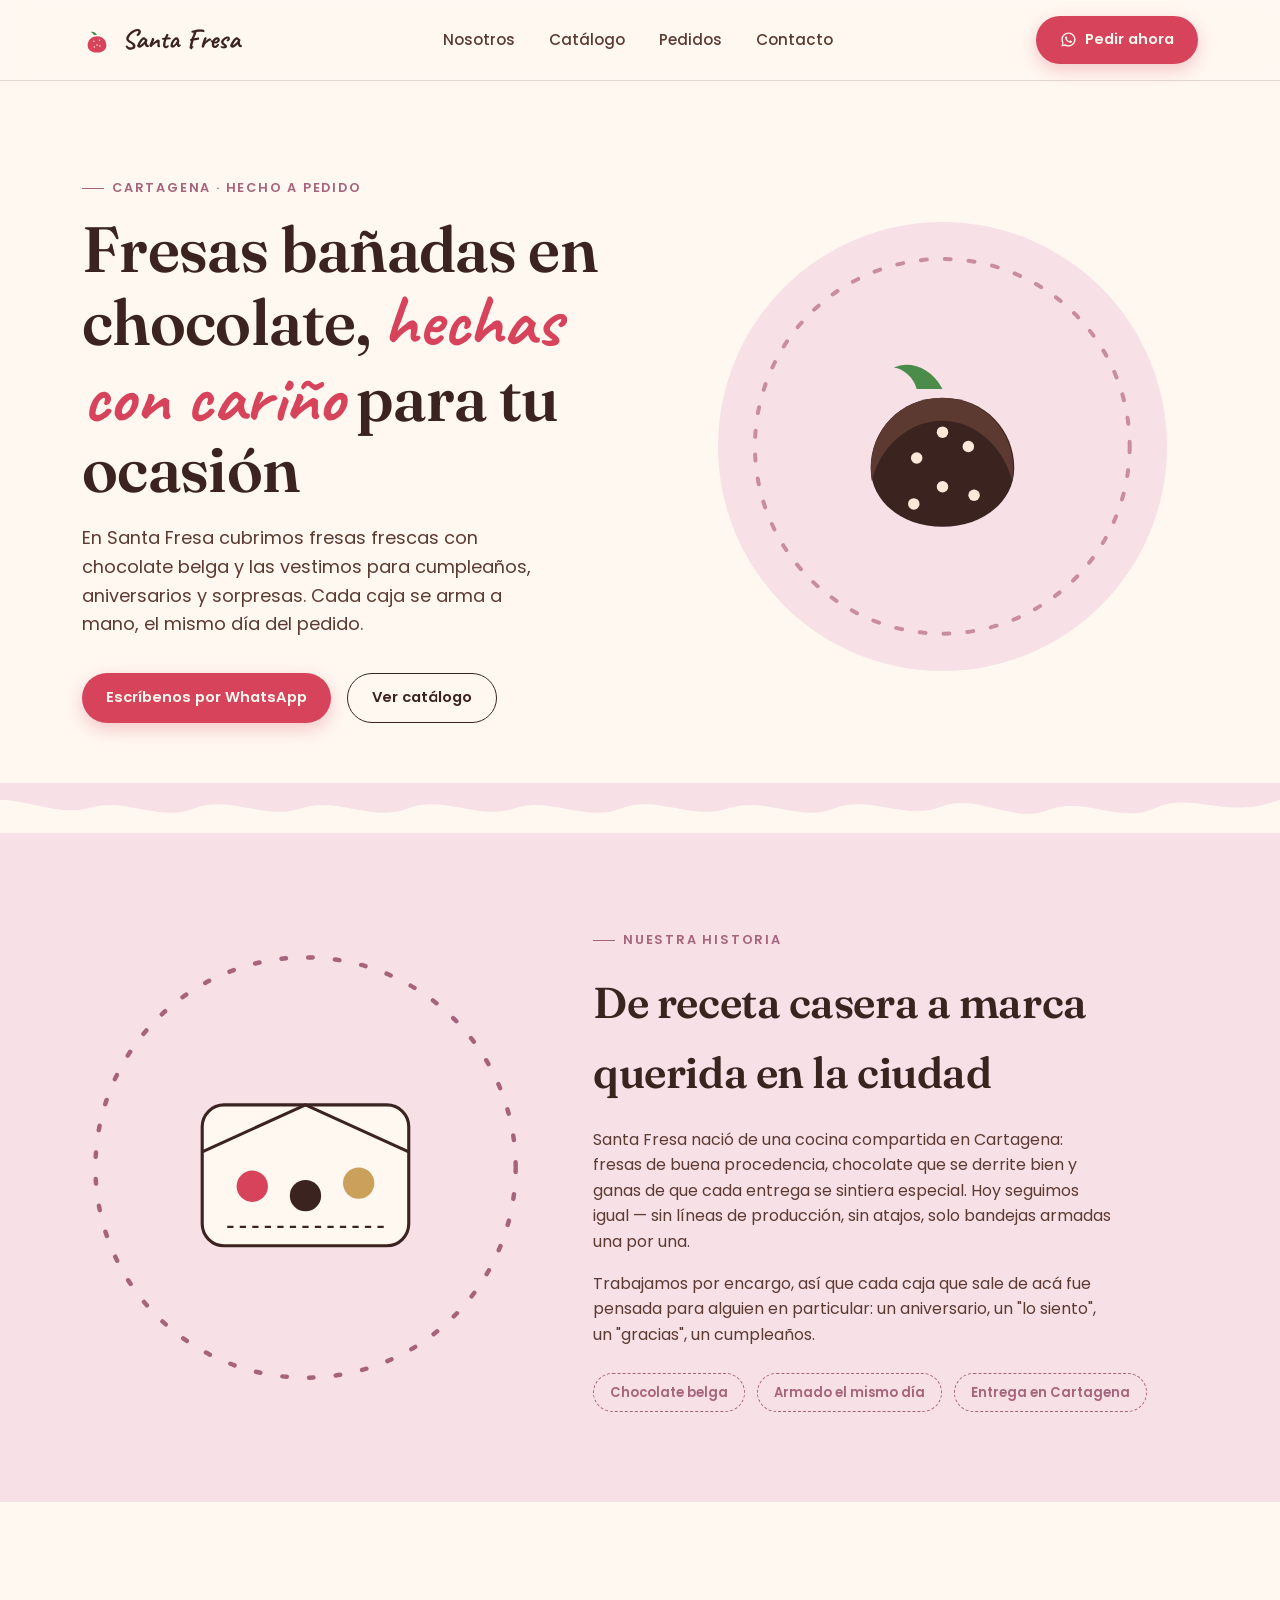
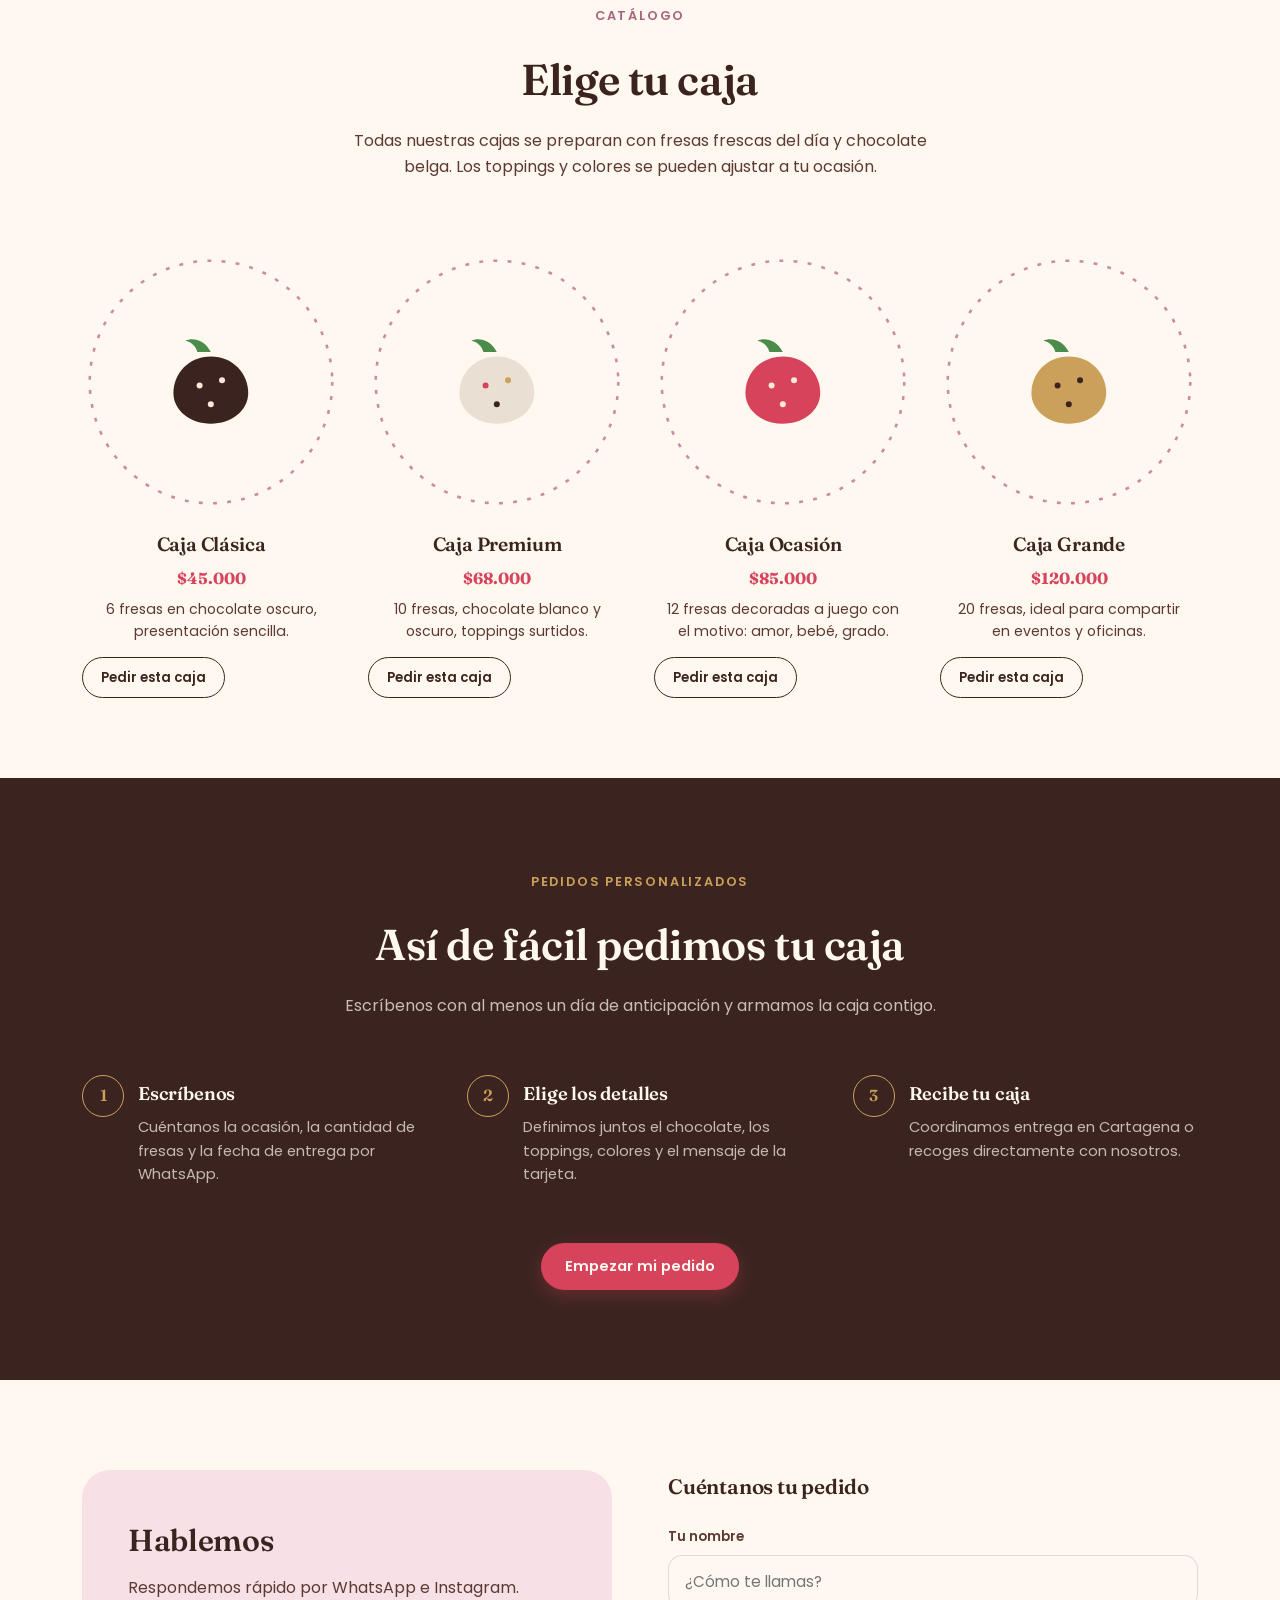
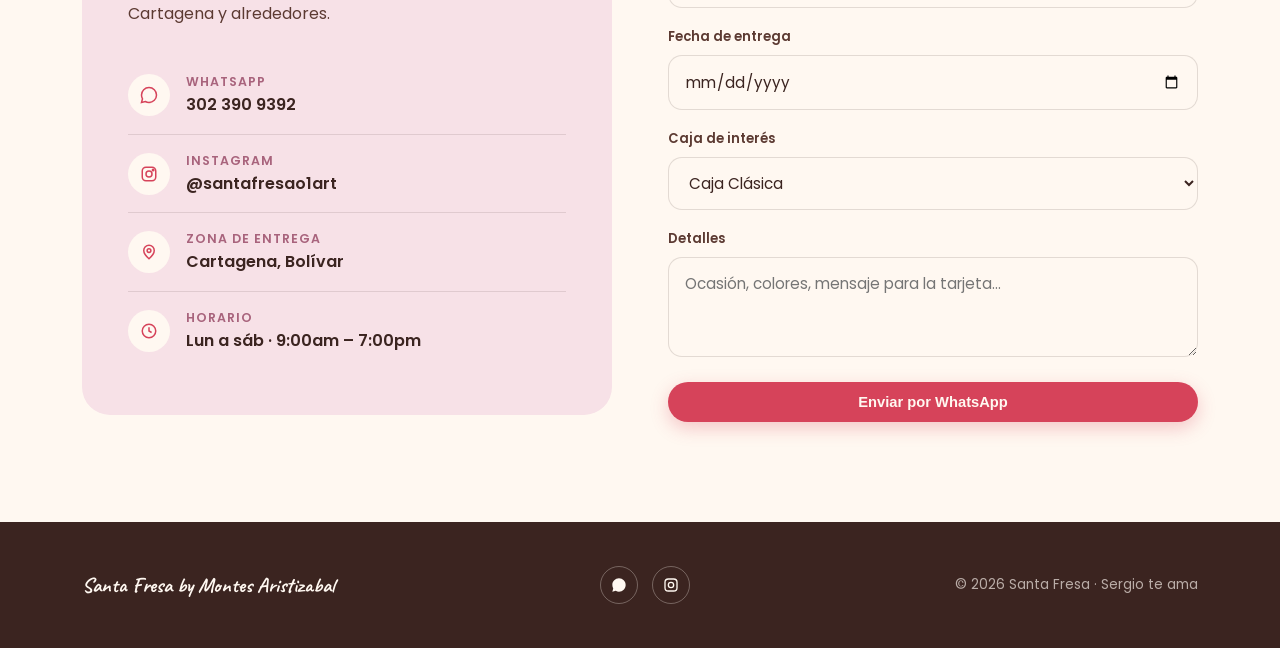
==== commit c240a867: "Descripción del cambio" ====
--- a/index.html
+++ b/index.html
@@ -245,7 +245,7 @@
         <svg width="16" height="16" viewBox="0 0 24 24" fill="none" stroke="#FFF8F1" stroke-width="2"><rect x="3" y="3" width="18" height="18" rx="5"/><circle cx="12" cy="12" r="4"/></svg>
       </a>
     </div>
-    <div style="font-size:0.85rem;">© 2026 Santa Fresa · Hecho a mano en Cartagena</div>
+    <div style="font-size:0.85rem;">© 2026 Santa Fresa · Sergio te ama</div>
   </div>
 </footer>
 
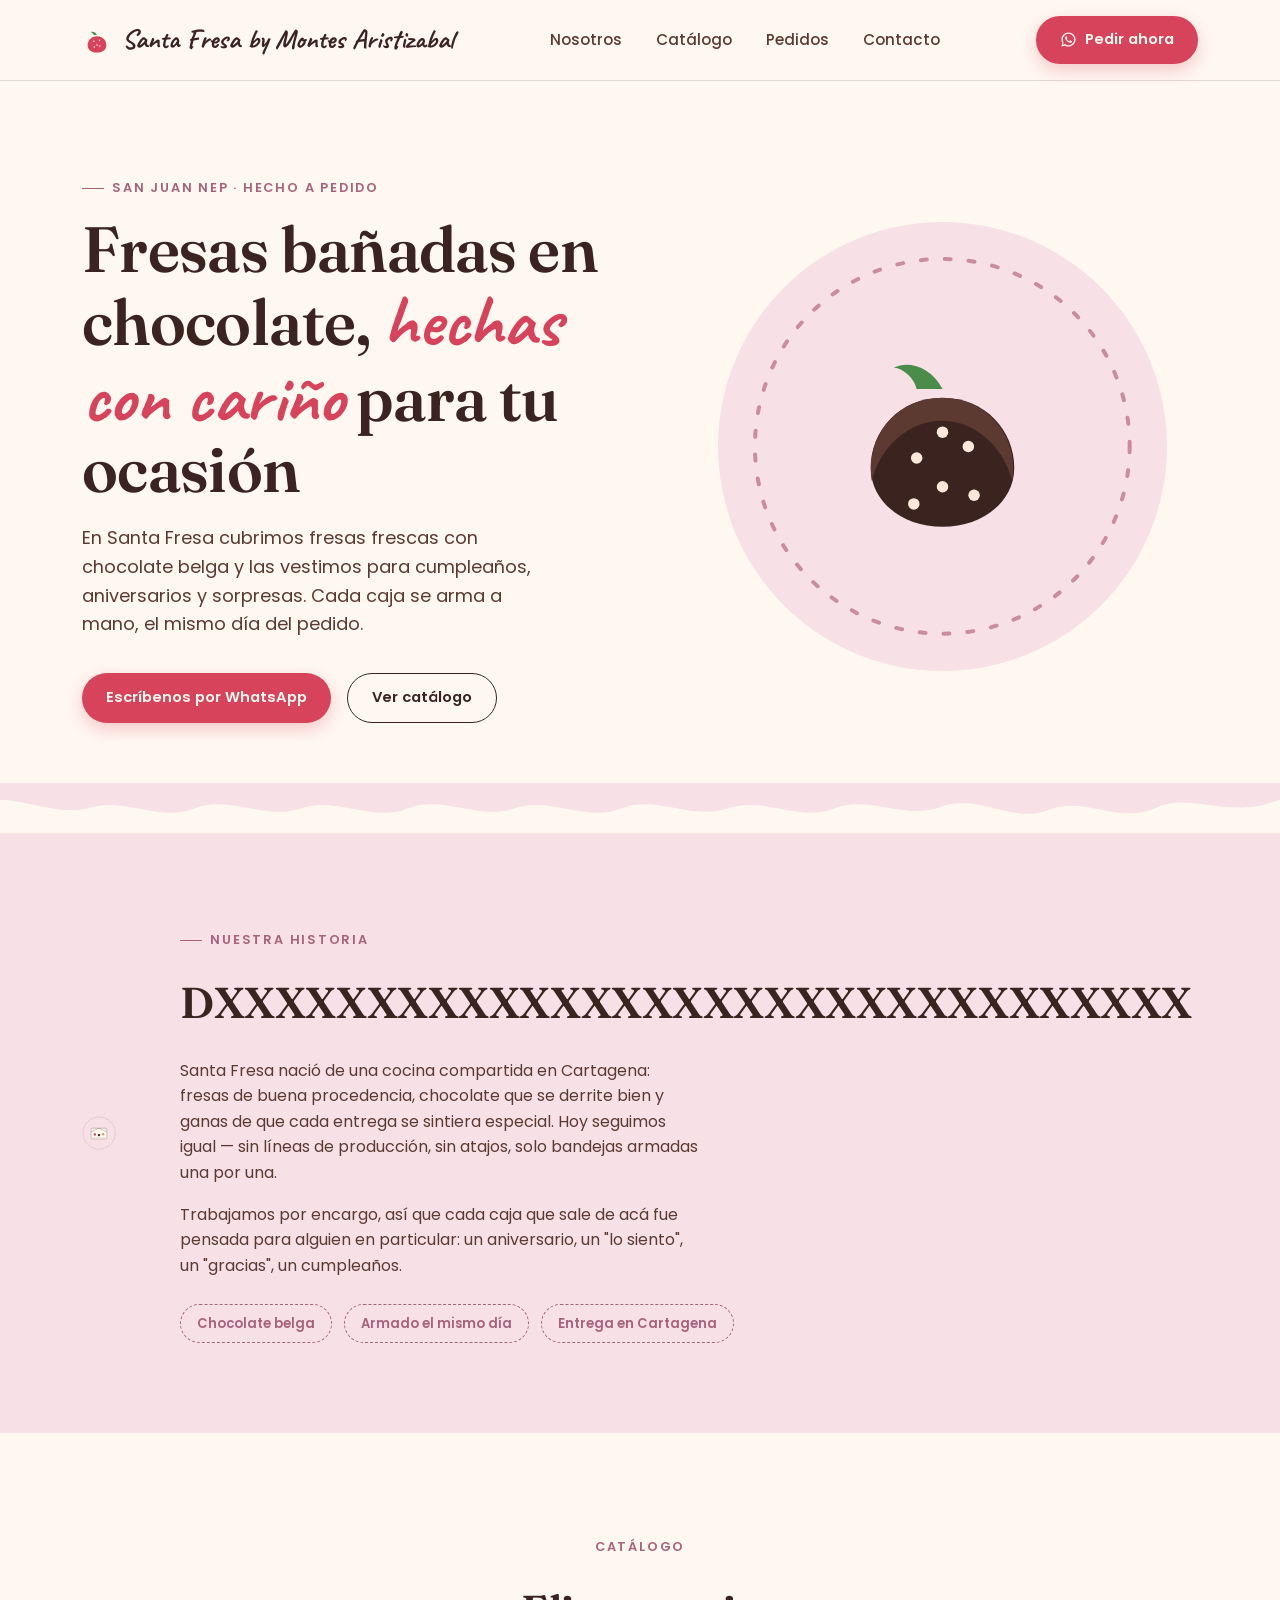
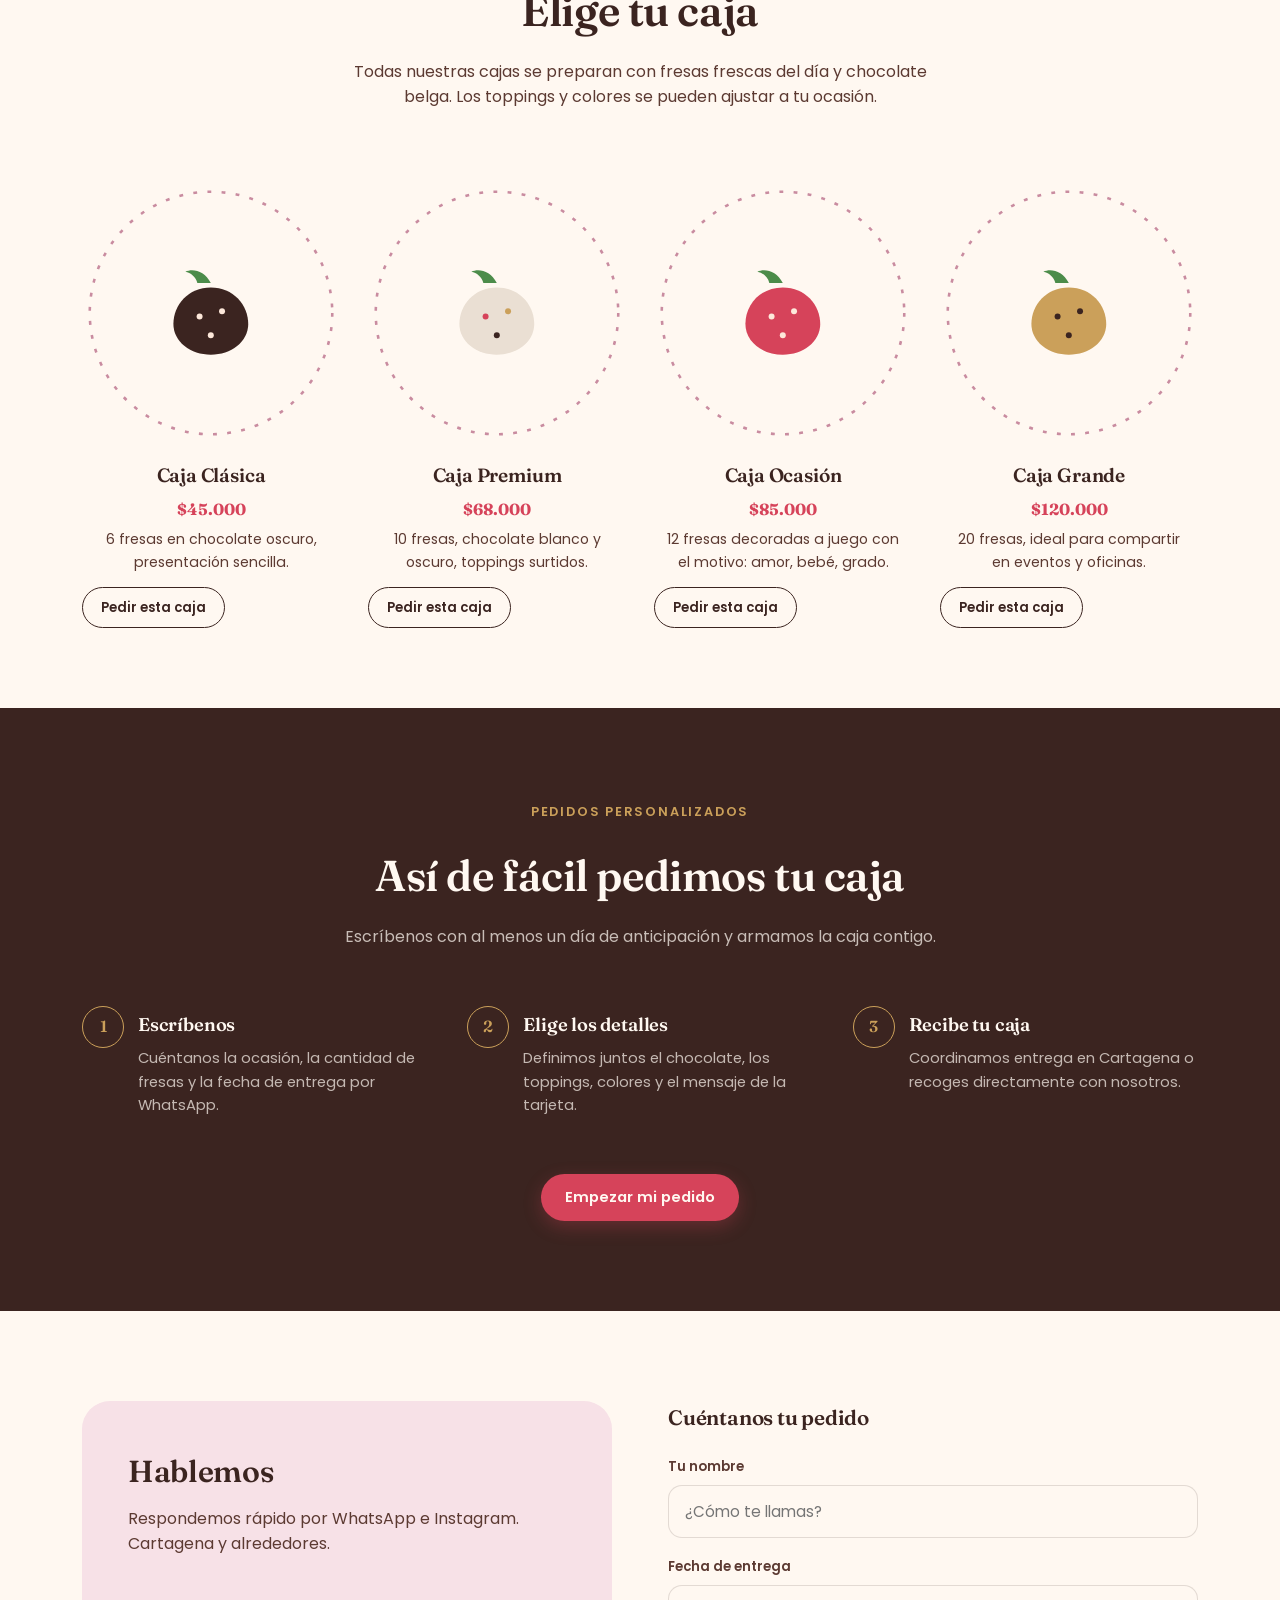
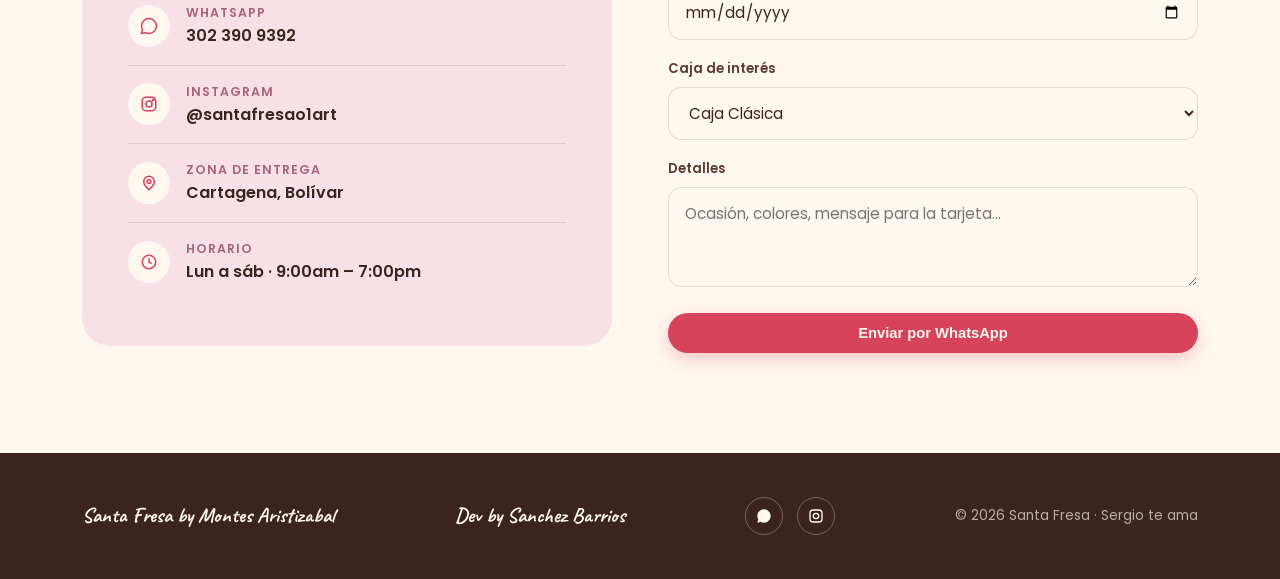
==== commit ae83fc88: "actual info" ====
--- a/index.html
+++ b/index.html
@@ -24,7 +24,7 @@
         <circle cx="9.8" cy="17.6" r=".6" fill="#FDE8DA"/>
         <circle cx="14.3" cy="16.8" r=".6" fill="#FDE8DA"/>
       </svg>
-      <span class="script">Santa Fresa</span>
+      <span class="script">Santa Fresa by Montes Aristizabal</span>
     </a>
     <div class="nav-links">
       <a href="#nosotros">Nosotros</a>
@@ -46,7 +46,7 @@
 <section class="hero" id="top">
   <div class="wrap">
     <div class="hero-copy">
-      <div class="eyebrow">Cartagena · Hecho a pedido</div>
+      <div class="eyebrow">San Juan Nep · Hecho a pedido</div>
       <h1>Fresas bañadas en chocolate, <em>hechas con cariño</em> para tu ocasión</h1>
       <p class="lead">En Santa Fresa cubrimos fresas frescas con chocolate belga y las vestimos para cumpleaños, aniversarios y sorpresas. Cada caja se arma a mano, el mismo día del pedido.</p>
       <div class="hero-ctas">
@@ -102,7 +102,7 @@
     </div>
     <div class="about-copy">
       <div class="eyebrow">Nuestra historia</div>
-      <h2>De receta casera a marca querida en la ciudad</h2>
+      <h2>DXXXXXXXXXXXXXXXXXXXXXXXXXXXXXXXX</h2>
       <p>Santa Fresa nació de una cocina compartida en Cartagena: fresas de buena procedencia, chocolate que se derrite bien y ganas de que cada entrega se sintiera especial. Hoy seguimos igual — sin líneas de producción, sin atajos, solo bandejas armadas una por una.</p>
       <p>Trabajamos por encargo, así que cada caja que sale de acá fue pensada para alguien en particular: un aniversario, un "lo siento", un "gracias", un cumpleaños.</p>
       <div class="about-tags">
@@ -237,6 +237,7 @@
 <footer>
   <div class="wrap">
     <a href="#top" class="brand script">Santa Fresa by Montes Aristizabal</a>
+    <a href="#top" class="brand script">Dev by Sanchez Barrios</a>
     <div class="foot-socials">
       <a href="https://wa.me/573023909392" target="_blank" rel="noopener" aria-label="WhatsApp">
         <svg width="16" height="16" viewBox="0 0 24 24" fill="#FFF8F1"><path d="M12 2C6.48 2 2 6.48 2 12c0 1.85.5 3.58 1.35 5.07L2 22l5.1-1.33A9.94 9.94 0 0 0 12 22c5.52 0 10-4.48 10-10S17.52 2 12 2Z"/></svg>
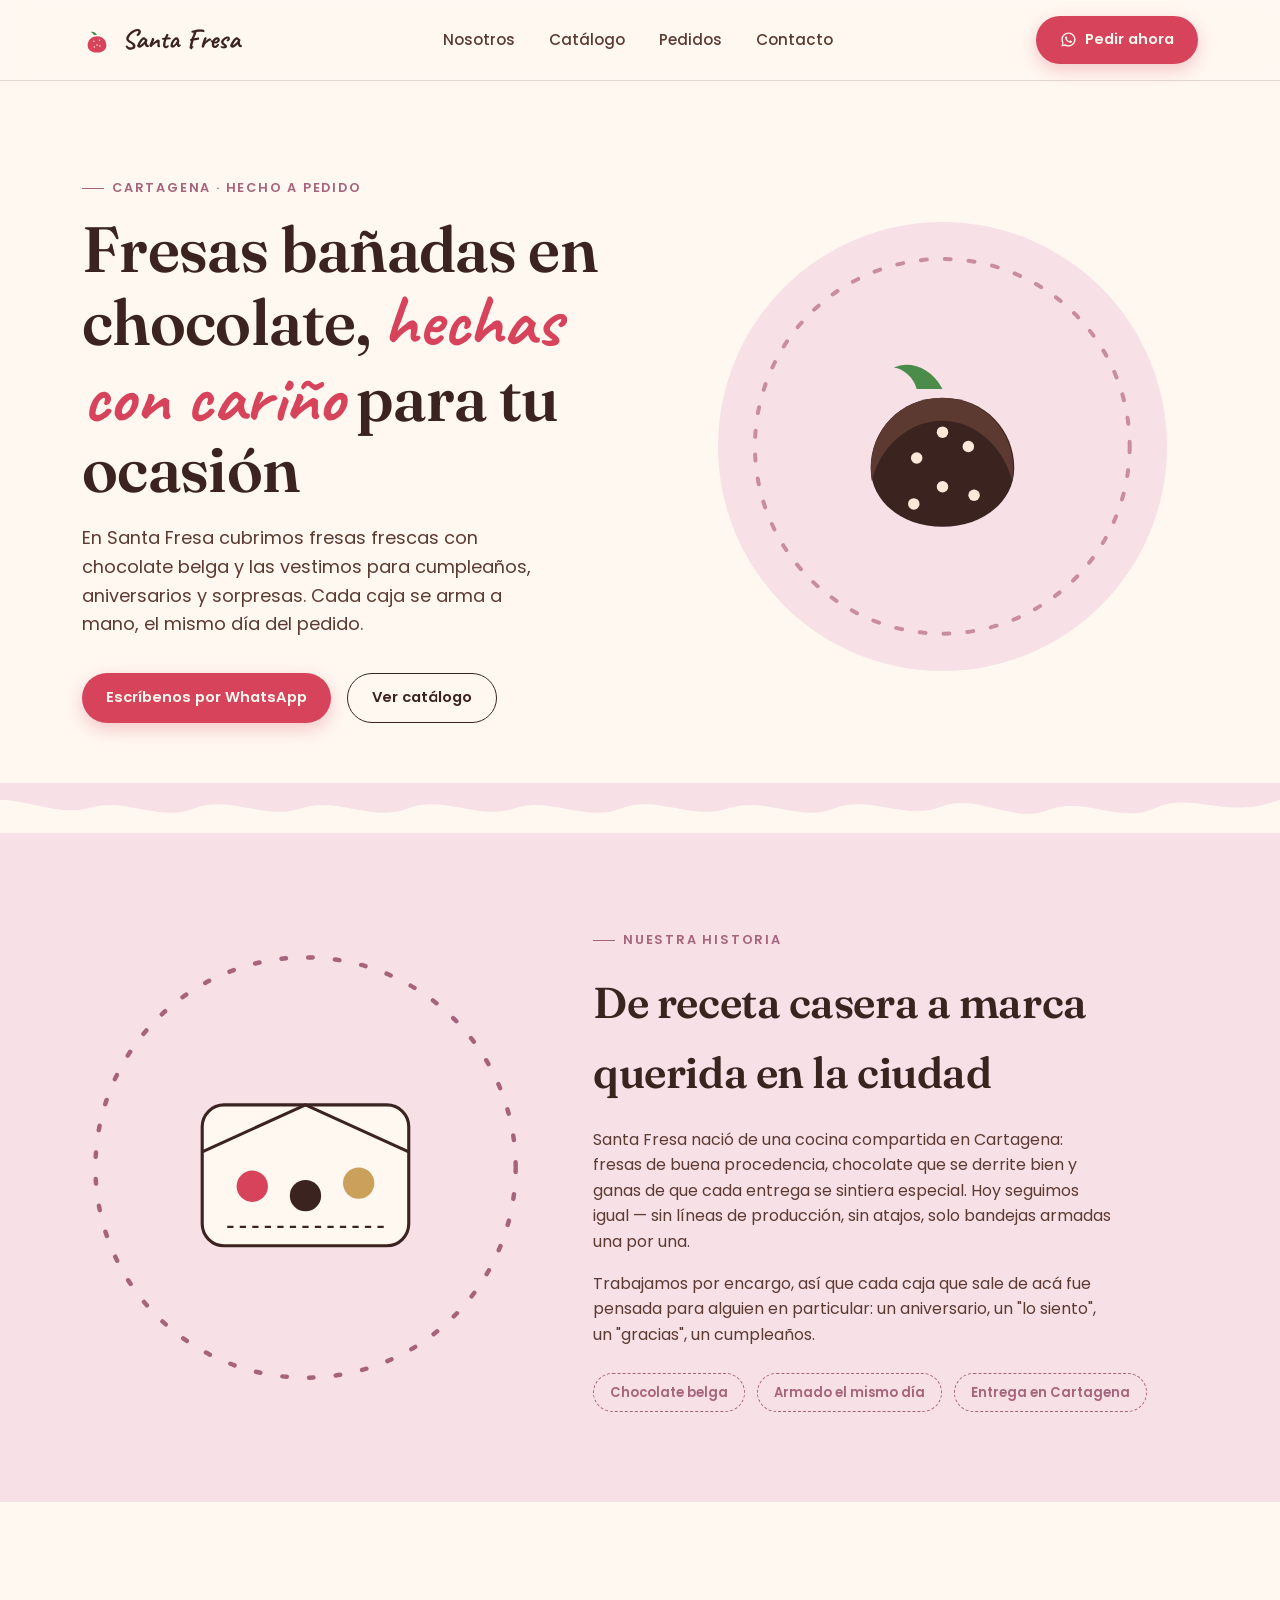
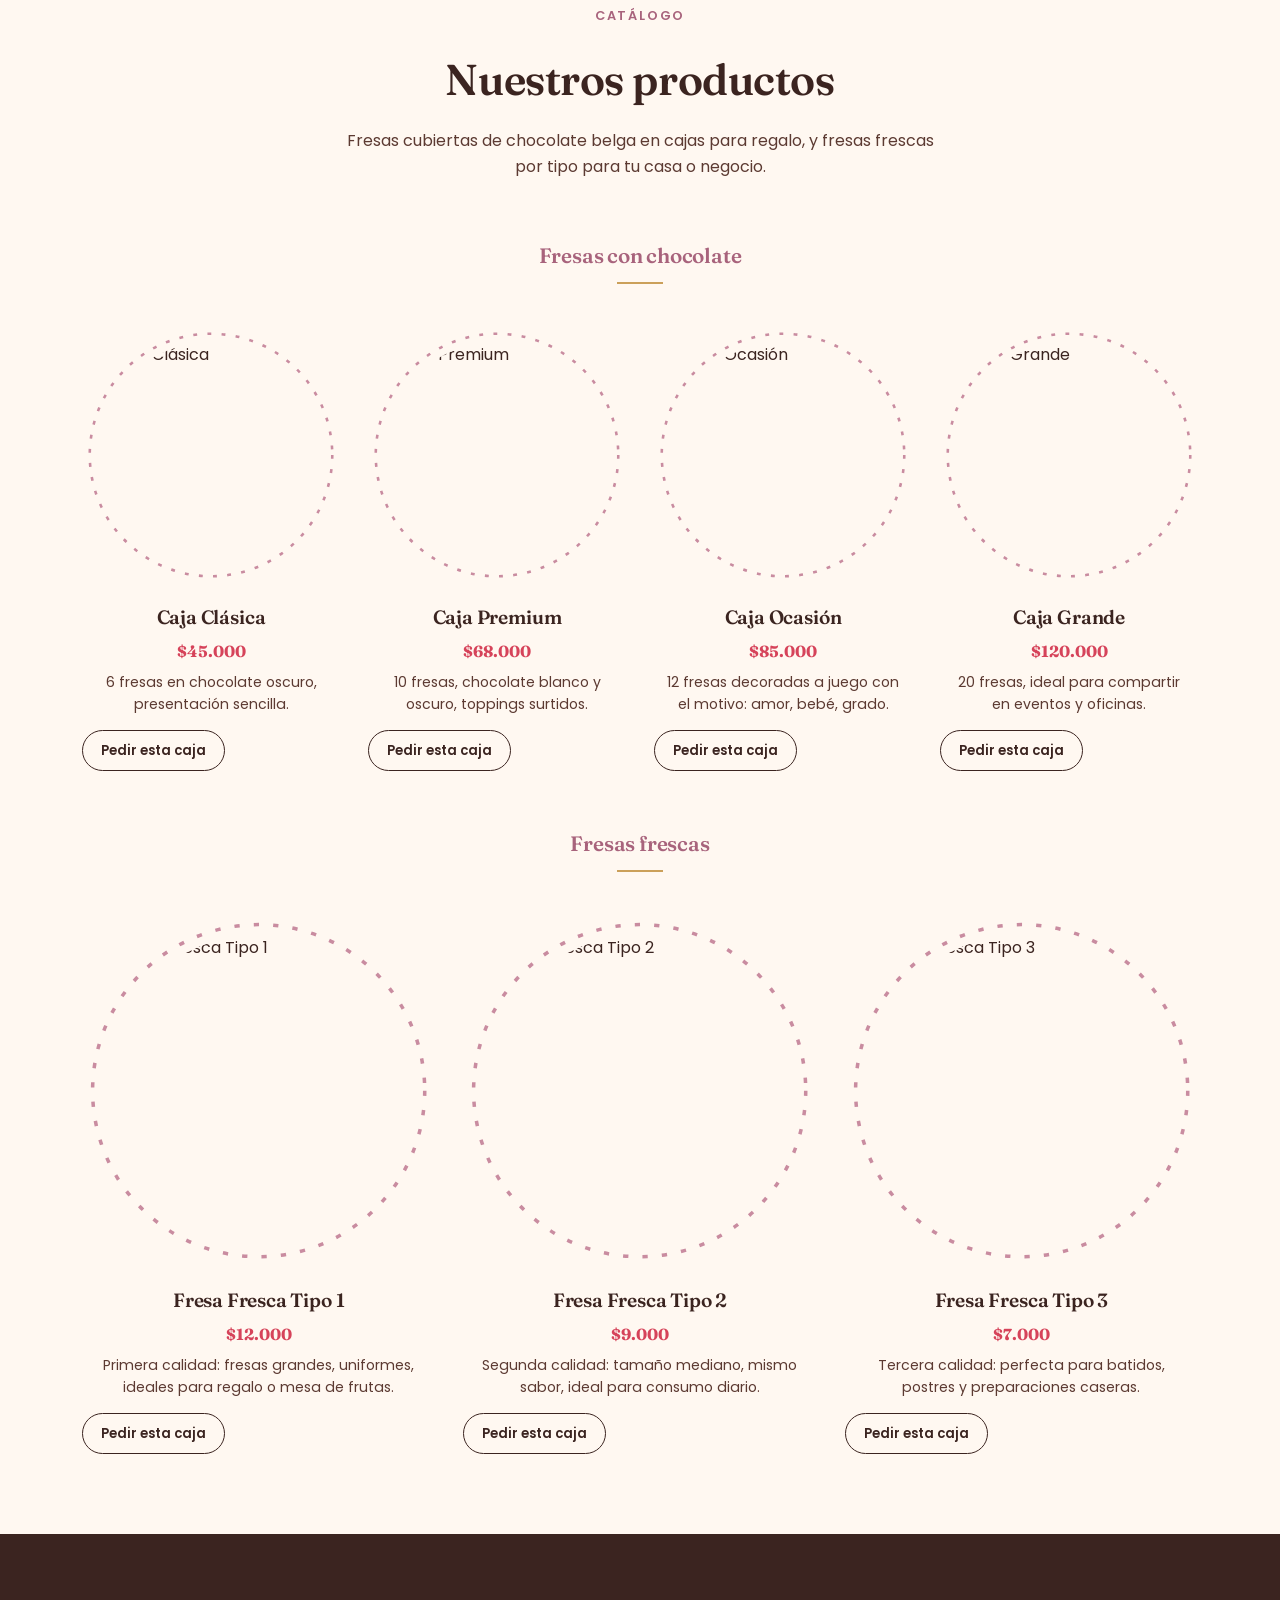
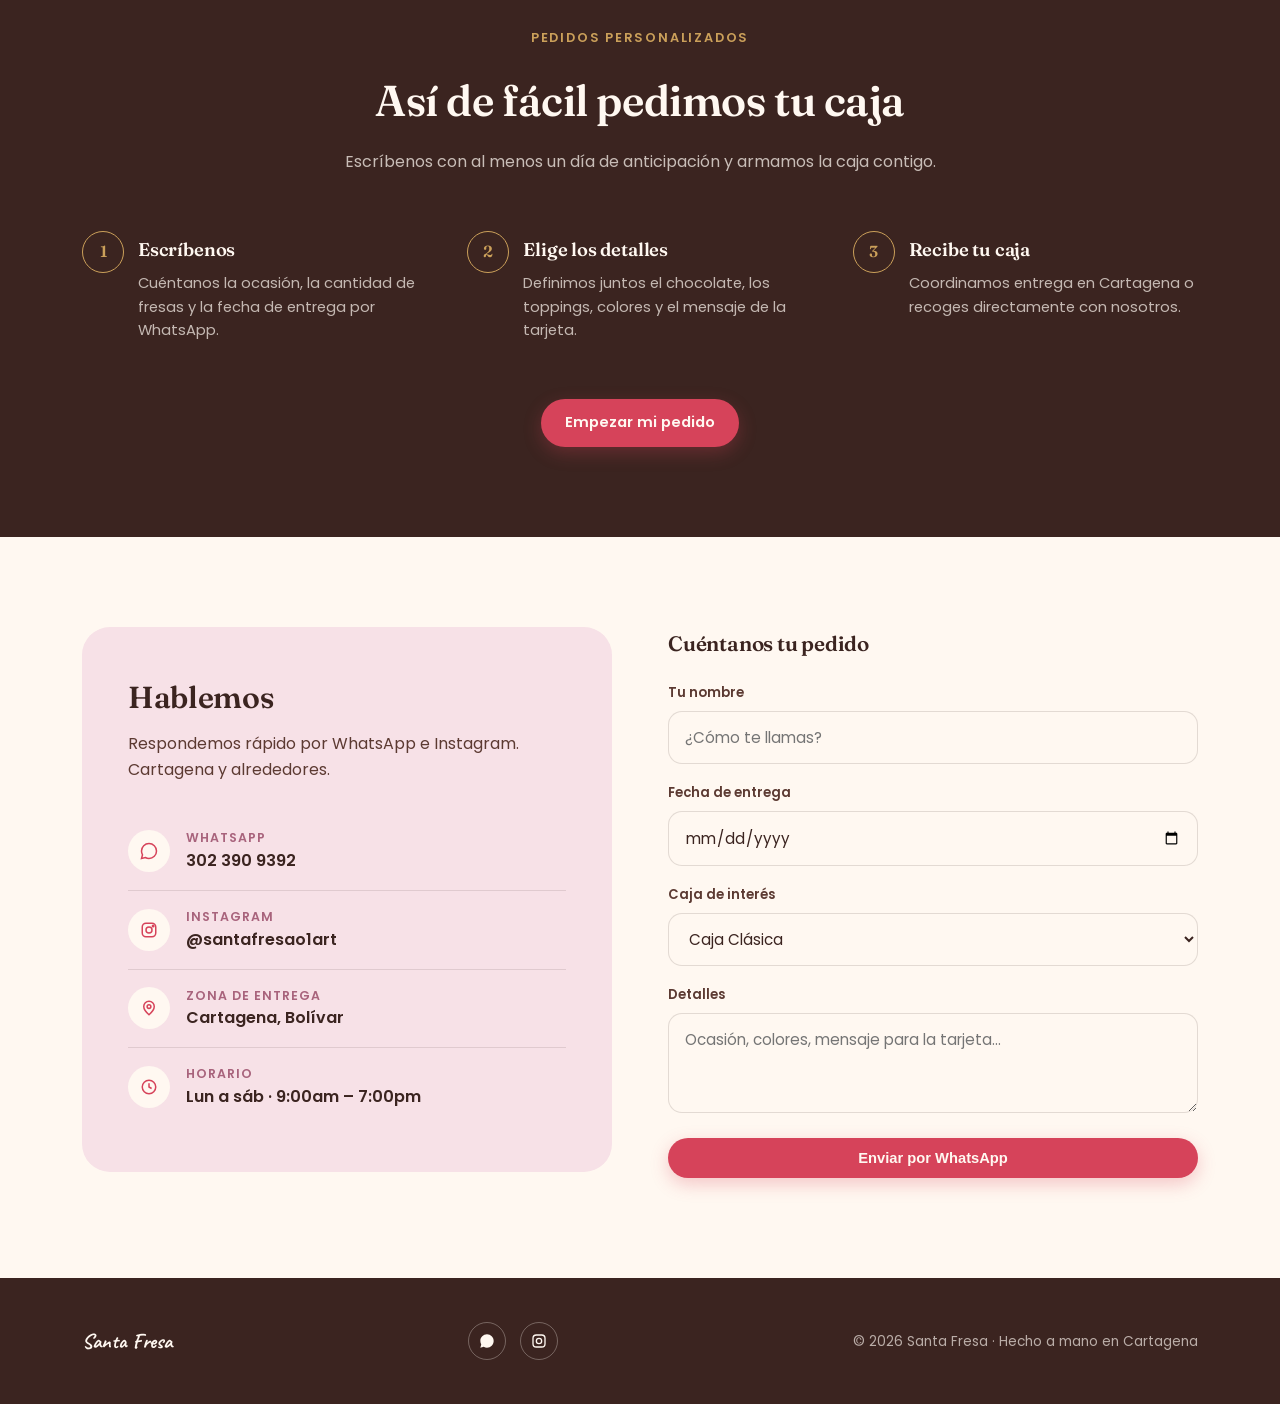
==== commit 7b9fe96c: "Arreglar catálogo responsive y menú móvil" ====
--- a/index.html
+++ b/index.html
@@ -24,7 +24,7 @@
         <circle cx="9.8" cy="17.6" r=".6" fill="#FDE8DA"/>
         <circle cx="14.3" cy="16.8" r=".6" fill="#FDE8DA"/>
       </svg>
-      <span class="script">Santa Fresa by Montes Aristizabal</span>
+      <span class="script">Santa Fresa</span>
     </a>
     <div class="nav-links">
       <a href="#nosotros">Nosotros</a>
@@ -46,7 +46,7 @@
 <section class="hero" id="top">
   <div class="wrap">
     <div class="hero-copy">
-      <div class="eyebrow">San Juan Nep · Hecho a pedido</div>
+      <div class="eyebrow">Cartagena · Hecho a pedido</div>
       <h1>Fresas bañadas en chocolate, <em>hechas con cariño</em> para tu ocasión</h1>
       <p class="lead">En Santa Fresa cubrimos fresas frescas con chocolate belga y las vestimos para cumpleaños, aniversarios y sorpresas. Cada caja se arma a mano, el mismo día del pedido.</p>
       <div class="hero-ctas">
@@ -102,7 +102,7 @@
     </div>
     <div class="about-copy">
       <div class="eyebrow">Nuestra historia</div>
-      <h2>DXXXXXXXXXXXXXXXXXXXXXXXXXXXXXXXX</h2>
+      <h2>De receta casera a marca querida en la ciudad</h2>
       <p>Santa Fresa nació de una cocina compartida en Cartagena: fresas de buena procedencia, chocolate que se derrite bien y ganas de que cada entrega se sintiera especial. Hoy seguimos igual — sin líneas de producción, sin atajos, solo bandejas armadas una por una.</p>
       <p>Trabajamos por encargo, así que cada caja que sale de acá fue pensada para alguien en particular: un aniversario, un "lo siento", un "gracias", un cumpleaños.</p>
       <div class="about-tags">
@@ -119,10 +119,10 @@
   <div class="wrap">
     <div class="section-head">
       <div class="eyebrow">Catálogo</div>
-      <h2>Elige tu caja</h2>
-      <p>Todas nuestras cajas se preparan con fresas frescas del día y chocolate belga. Los toppings y colores se pueden ajustar a tu ocasión.</p>
-    </div>
-    <div class="product-grid" id="catalog-grid">
+      <h2>Nuestros productos</h2>
+      <p>Fresas cubiertas de chocolate belga en cajas para regalo, y fresas frescas por tipo para tu casa o negocio.</p>
+    </div>
+    <div id="catalog-grid">
         <!-- Las tarjetas de producto se generan desde data/catalog.json via js/main.js -->
       </div>
       </div>
@@ -236,8 +236,7 @@
 <!-- ===================== FOOTER ===================== -->
 <footer>
   <div class="wrap">
-    <a href="#top" class="brand script">Santa Fresa by Montes Aristizabal</a>
-    <a href="#top" class="brand script">Dev by Sanchez Barrios</a>
+    <a href="#top" class="brand script">Santa Fresa</a>
     <div class="foot-socials">
       <a href="https://wa.me/573023909392" target="_blank" rel="noopener" aria-label="WhatsApp">
         <svg width="16" height="16" viewBox="0 0 24 24" fill="#FFF8F1"><path d="M12 2C6.48 2 2 6.48 2 12c0 1.85.5 3.58 1.35 5.07L2 22l5.1-1.33A9.94 9.94 0 0 0 12 22c5.52 0 10-4.48 10-10S17.52 2 12 2Z"/></svg>
@@ -246,7 +245,7 @@
         <svg width="16" height="16" viewBox="0 0 24 24" fill="none" stroke="#FFF8F1" stroke-width="2"><rect x="3" y="3" width="18" height="18" rx="5"/><circle cx="12" cy="12" r="4"/></svg>
       </a>
     </div>
-    <div style="font-size:0.85rem;">© 2026 Santa Fresa · Sergio te ama</div>
+    <div style="font-size:0.85rem;">© 2026 Santa Fresa · Hecho a mano en Cartagena</div>
   </div>
 </footer>
 
--- a/css/styles.css
+++ b/css/styles.css
@@ -272,9 +272,39 @@
 
   .product-grid{
     display:grid;
-    grid-template-columns:repeat(4,1fr);
+    grid-template-columns:repeat(auto-fit, minmax(220px, 1fr));
     gap:28px;
-  }
+    justify-content:center;
+  }
+  .catalog-group{
+    margin-bottom:56px;
+  }
+  .catalog-group:last-child{margin-bottom:0;}
+  .catalog-group-title{
+    font-size:1.3rem;
+    text-align:center;
+    margin-bottom:28px;
+    color:var(--rose-deep);
+    position:relative;
+  }
+  .catalog-group-title::after{
+    content:'';
+    display:block;
+    width:46px;
+    height:2px;
+    background:var(--gold);
+    margin:10px auto 0;
+  }
+  .product-photo{
+    width:88%;
+    height:88%;
+    border-radius:50%;
+    object-fit:cover;
+    position:absolute;
+    top:6%;
+    left:6%;
+  }
+  .product-frame .scallop-frame{position:relative;}
   .product-card{
     position:relative;
     padding-top:14px;
@@ -441,8 +471,31 @@
 
   /* ===== responsive ===== */
   @media (max-width:920px){
-    .nav-links{display:none;}
+    .nav-links{
+      display:flex;
+      position:absolute;
+      top:100%;
+      left:0;
+      right:0;
+      flex-direction:column;
+      align-items:flex-start;
+      gap:0;
+      background:var(--cream);
+      border-bottom:1px solid var(--line);
+      max-height:0;
+      overflow:hidden;
+      opacity:0;
+      transition:max-height .28s ease, opacity .2s ease;
+      padding:0 32px;
+    }
+    .nav-links.open{
+      max-height:280px;
+      opacity:1;
+      padding:12px 32px 20px;
+    }
+    .nav-links a{width:100%; padding:12px 0;}
     .menu-toggle{display:flex; width:40px; height:40px; align-items:center; justify-content:center;}
+    .nav{position:relative;}
     .hero .wrap{grid-template-columns:1fr; text-align:center;}
     .eyebrow{margin-left:auto;margin-right:auto;}
     .hero p.lead{margin-left:auto;margin-right:auto;}
@@ -451,13 +504,12 @@
     .about .wrap{grid-template-columns:1fr;}
     .about-frame{max-width:320px; margin:0 auto;}
     .about p, .about-tags{margin-left:auto; margin-right:auto; text-align:center; justify-content:center;}
-    .product-grid{grid-template-columns:repeat(2,1fr);}
     .steps{grid-template-columns:1fr; gap:30px;}
     .contact .wrap{grid-template-columns:1fr;}
     .contact-card{padding:32px;}
   }
   @media (max-width:520px){
     .wrap{padding:0 20px;}
-    .product-grid{grid-template-columns:1fr 1fr; gap:16px;}
+    .product-grid{grid-template-columns:repeat(auto-fit, minmax(140px, 1fr)); gap:16px;}
     .hero{padding:60px 0 40px;}
   }
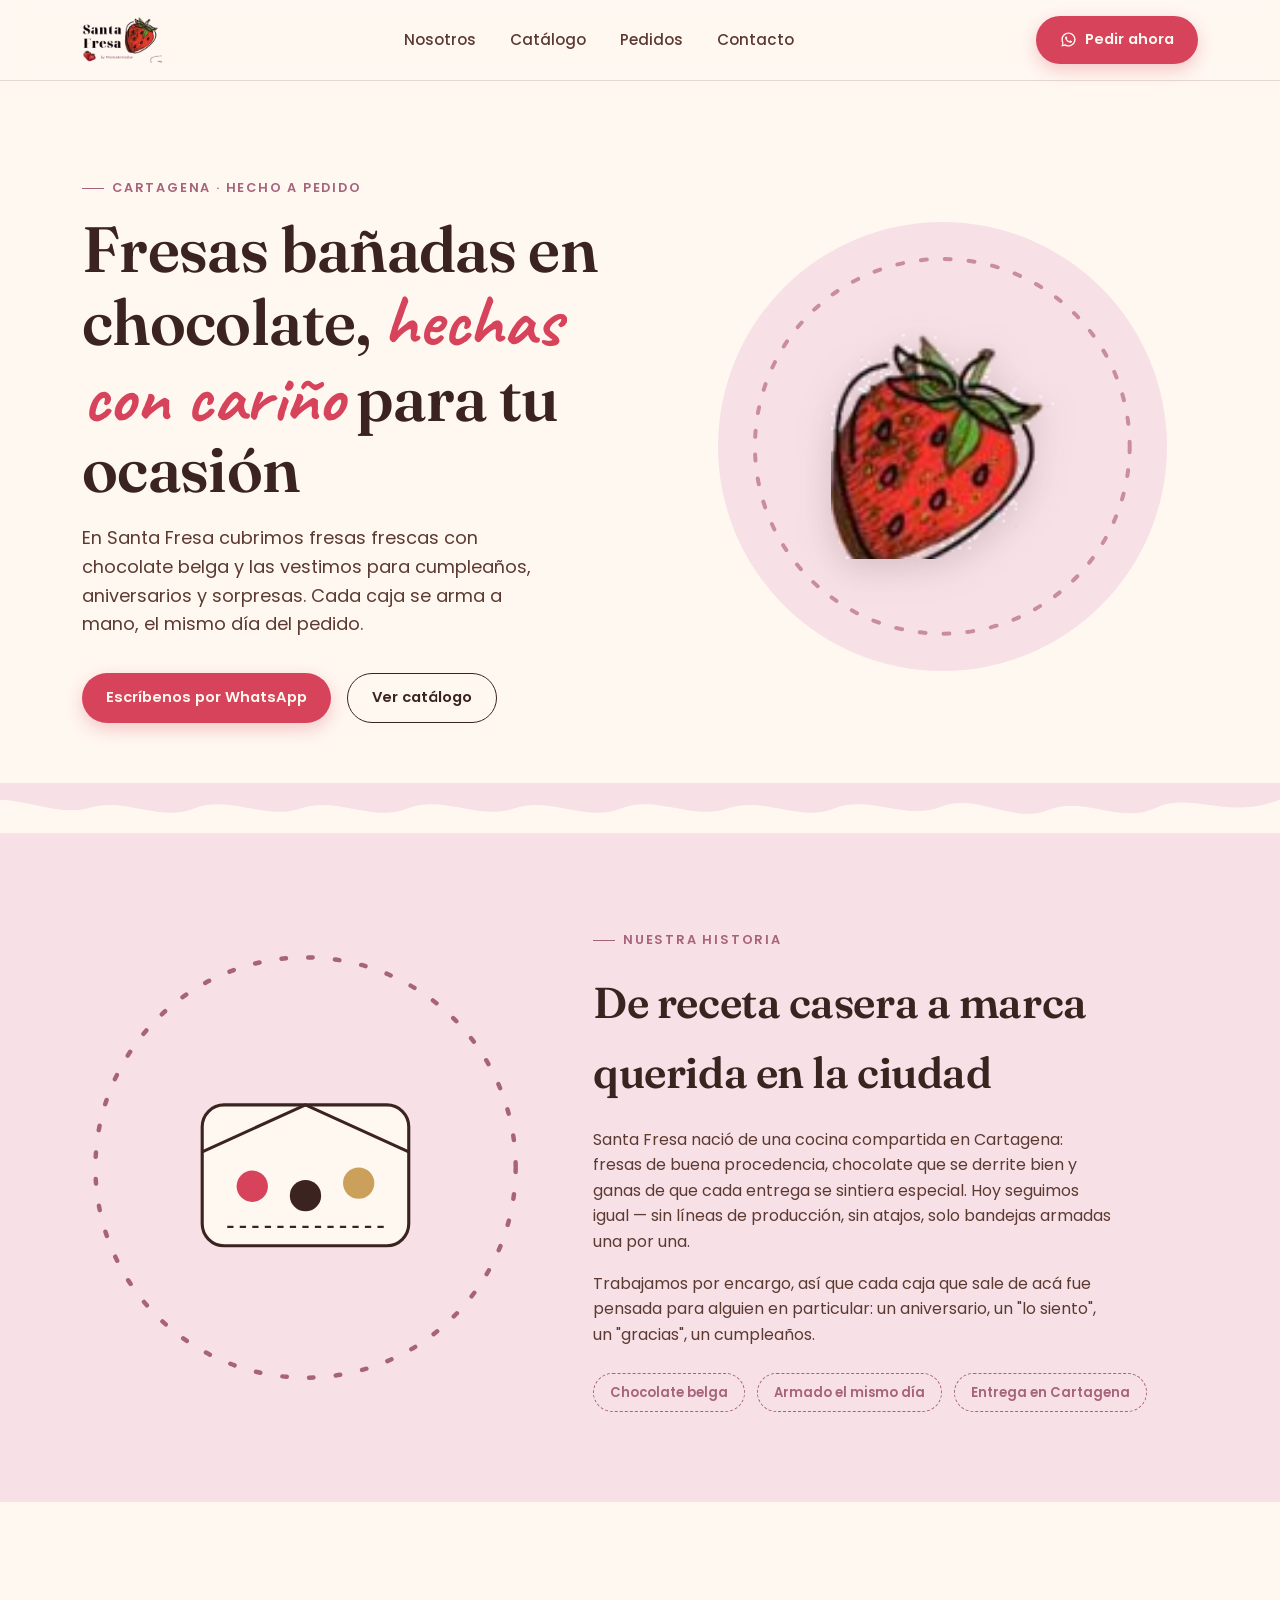
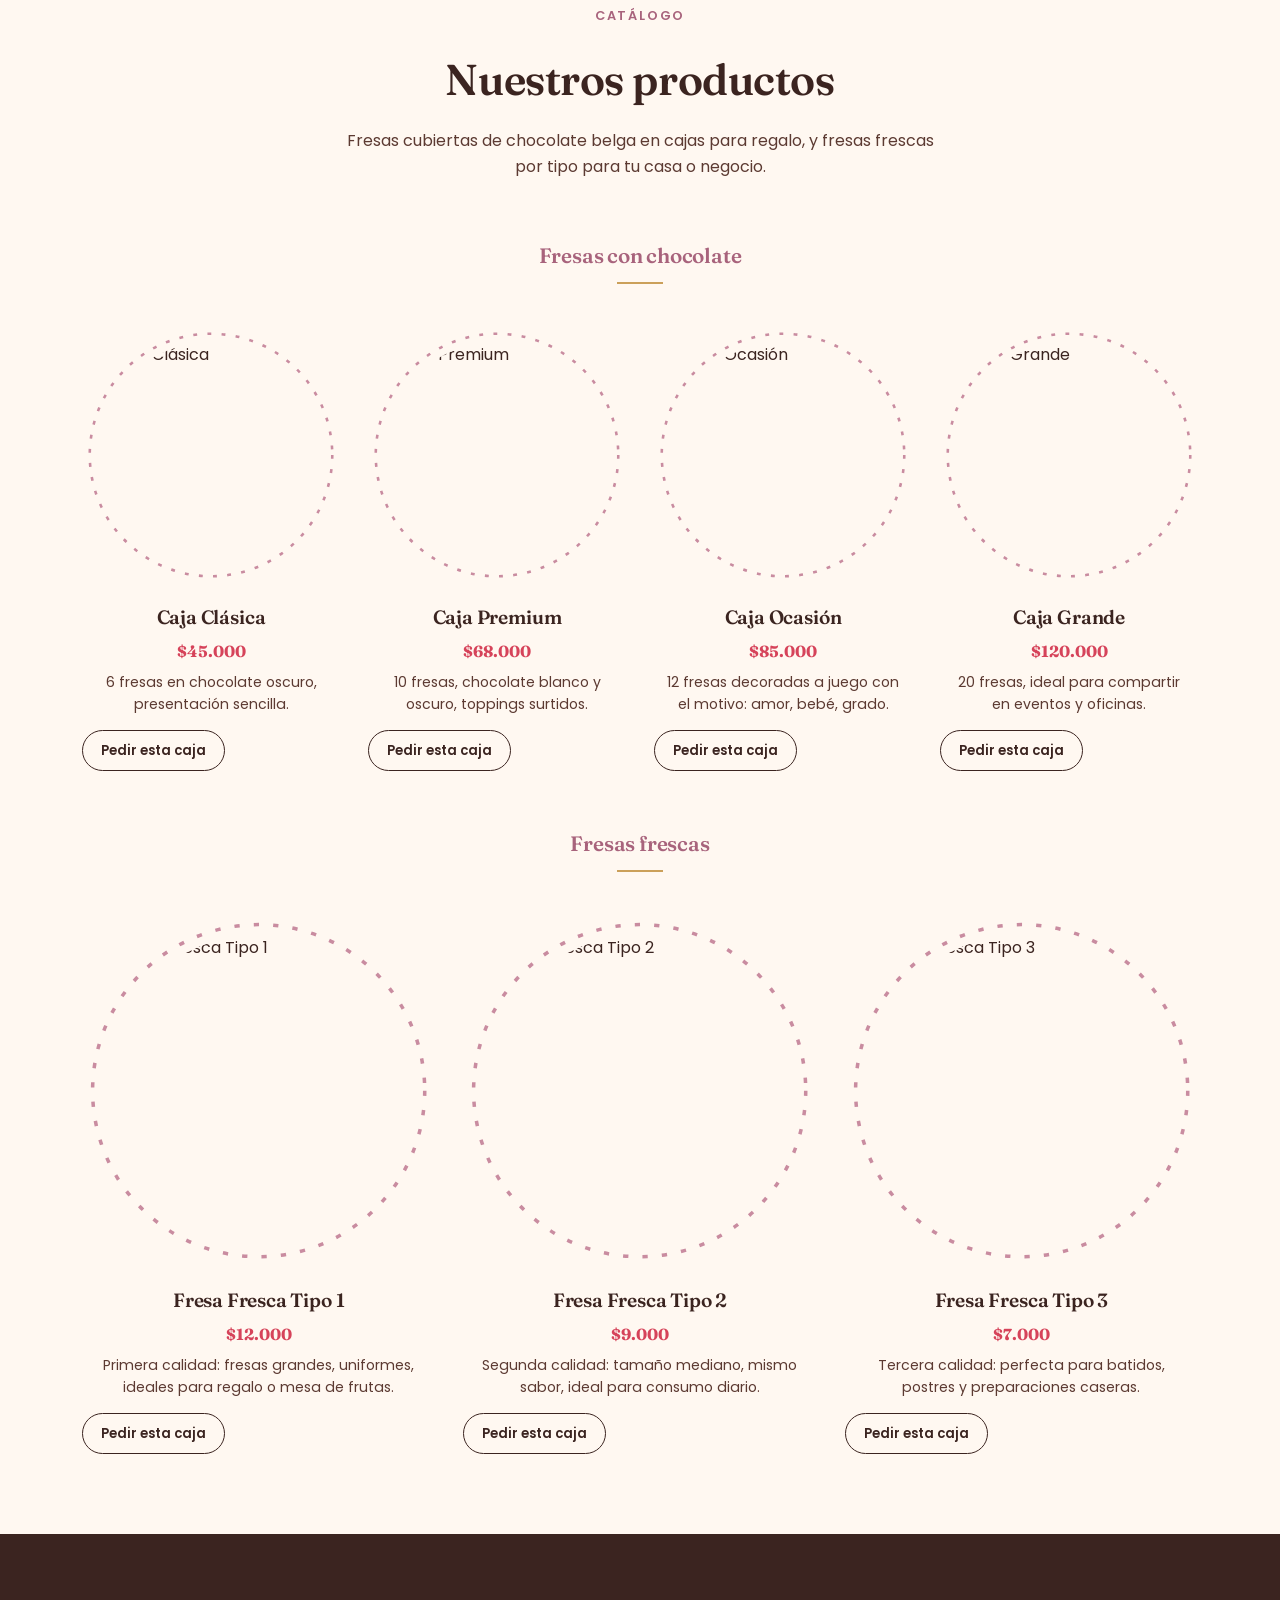
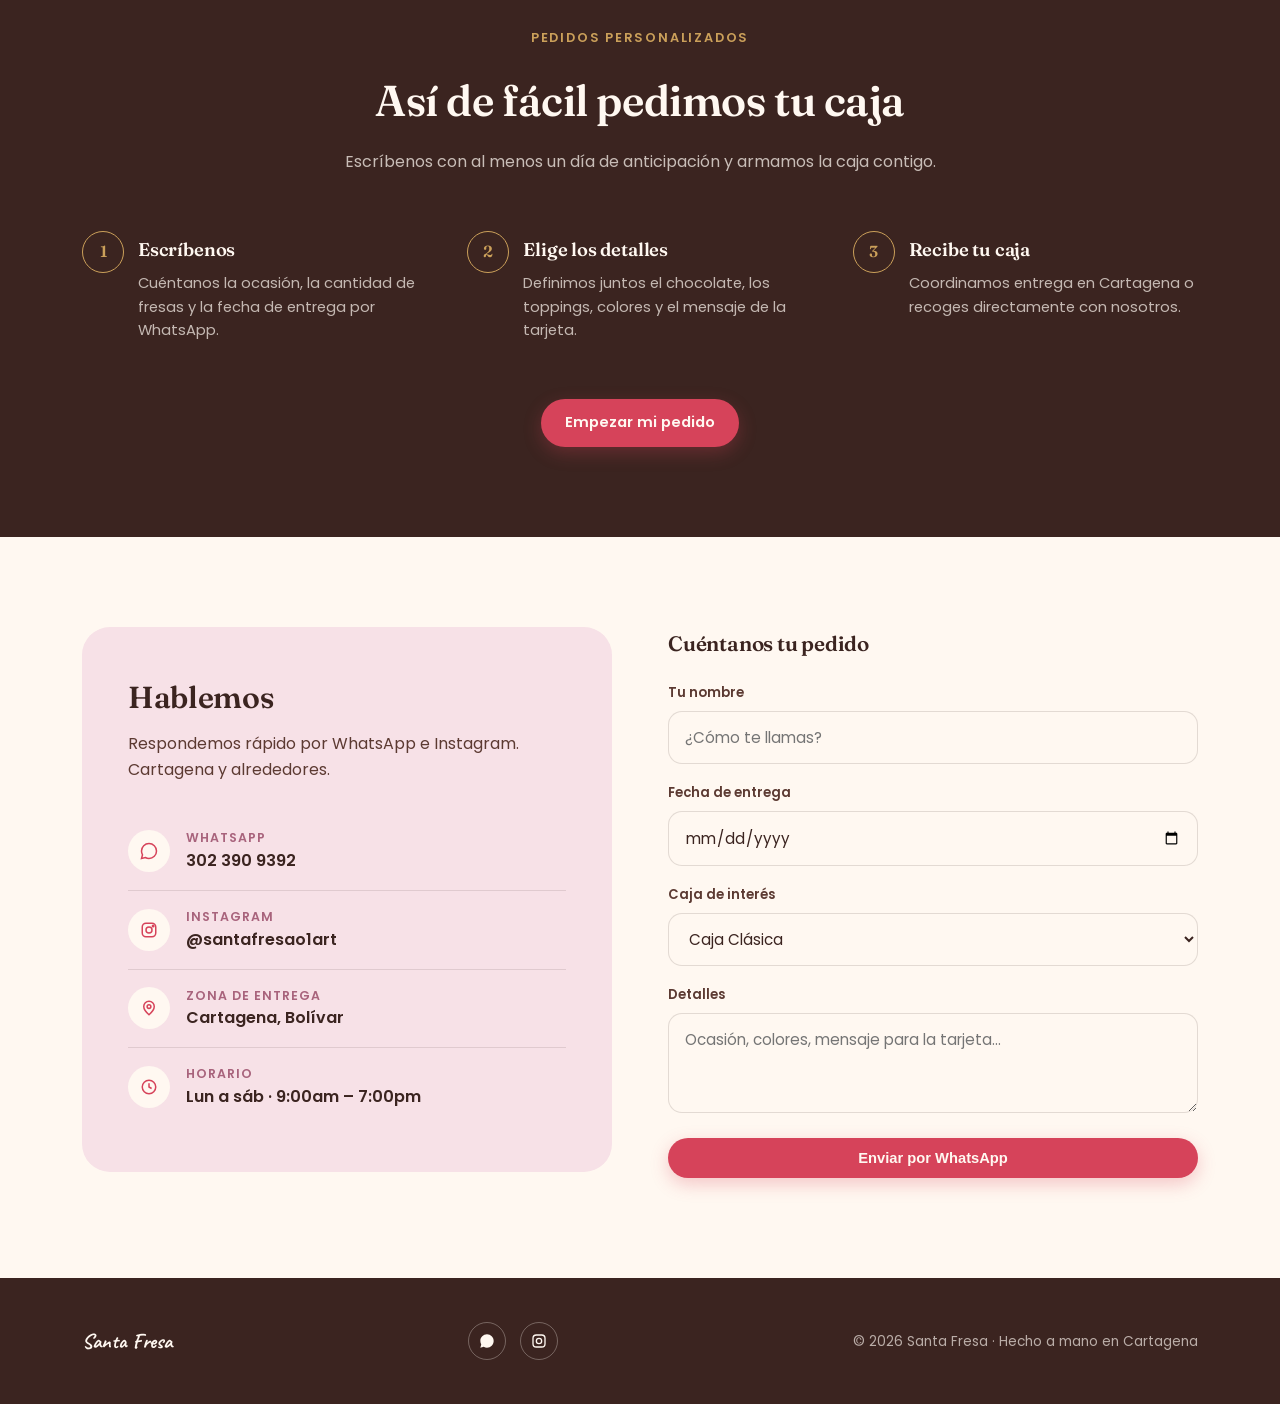
==== commit 578c2603: "Usar fresa real del logo en el hero" ====
--- a/index.html
+++ b/index.html
@@ -15,16 +15,7 @@
 <header>
   <nav class="nav">
     <a href="#top" class="brand">
-      <svg class="fresa-icon" viewBox="0 0 24 24" fill="none">
-        <path d="M12 8c-1.2-2.4-3.6-3-5-2.2 1 .2 2 1 2.4 2.2H12z" fill="#4C8C4A"/>
-        <path d="M12 9c-4.5 0-7.5 3.4-7.5 7.3C4.5 19.8 8 22 12 22s7.5-2.2 7.5-5.7C19.5 12.4 16.5 9 12 9z" fill="#D6435A"/>
-        <circle cx="9.5" cy="13" r=".6" fill="#FDE8DA"/>
-        <circle cx="14" cy="12.2" r=".6" fill="#FDE8DA"/>
-        <circle cx="12" cy="16" r=".6" fill="#FDE8DA"/>
-        <circle cx="9.8" cy="17.6" r=".6" fill="#FDE8DA"/>
-        <circle cx="14.3" cy="16.8" r=".6" fill="#FDE8DA"/>
-      </svg>
-      <span class="script">Santa Fresa</span>
+      <img src="images/logo-santafresa.png" alt="Santa Fresa" class="brand-logo">
     </a>
     <div class="nav-links">
       <a href="#nosotros">Nosotros</a>
@@ -60,18 +51,7 @@
         <svg class="ring" viewBox="0 0 200 200">
           <circle cx="100" cy="100" r="94" fill="none" stroke="#C98CA0" stroke-width="2" stroke-dasharray="3 9" stroke-linecap="round"/>
         </svg>
-        <svg viewBox="0 0 200 200" width="72%" height="72%">
-          <!-- chocolate dipped strawberry illustration -->
-          <path d="M100 60c-8-16-24-20-34-15 7 1 14 7 16 15h18z" fill="#4C8C4A"/>
-          <path d="M100 66c-30 0-50 23-50 49 0 24 23 41 50 41s50-17 50-41c0-26-20-49-50-49z" fill="#3B2420"/>
-          <path d="M100 66c-30 0-50 23-50 49 0 3 .2 6 .6 9 6-24 26-42 49-42s43 18 49 42c.4-3 .6-6 .6-9 0-26-20-49-50-49z" fill="#5C3A32"/>
-          <circle cx="82" cy="108" r="4" fill="#FDE8DA"/>
-          <circle cx="118" cy="100" r="4" fill="#FDE8DA"/>
-          <circle cx="100" cy="128" r="4" fill="#FDE8DA"/>
-          <circle cx="80" cy="140" r="4" fill="#FDE8DA"/>
-          <circle cx="122" cy="134" r="4" fill="#FDE8DA"/>
-          <circle cx="100" cy="90" r="4" fill="#FDE8DA"/>
-        </svg>
+        <img src="images/strawberry-icon.png" alt="Fresa Santa Fresa" class="hero-strawberry">
       </div>
     </div>
   </div>
--- a/css/styles.css
+++ b/css/styles.css
@@ -96,6 +96,11 @@
     font-size:1.7rem;
   }
   .brand .fresa-icon{width:30px;height:30px;}
+  .brand-logo{
+    height:46px;
+    width:auto;
+    display:block;
+  }
   .nav-links{
     display:flex;
     align-items:center;
@@ -206,6 +211,12 @@
     width:88%;height:88%;
     border-radius:50%;
     background:var(--blush);
+  }
+  .hero-strawberry{
+    width:56%;
+    height:auto;
+    object-fit:contain;
+    filter:drop-shadow(0 8px 18px rgba(59,36,32,0.18));
   }
 
   /* drip divider */
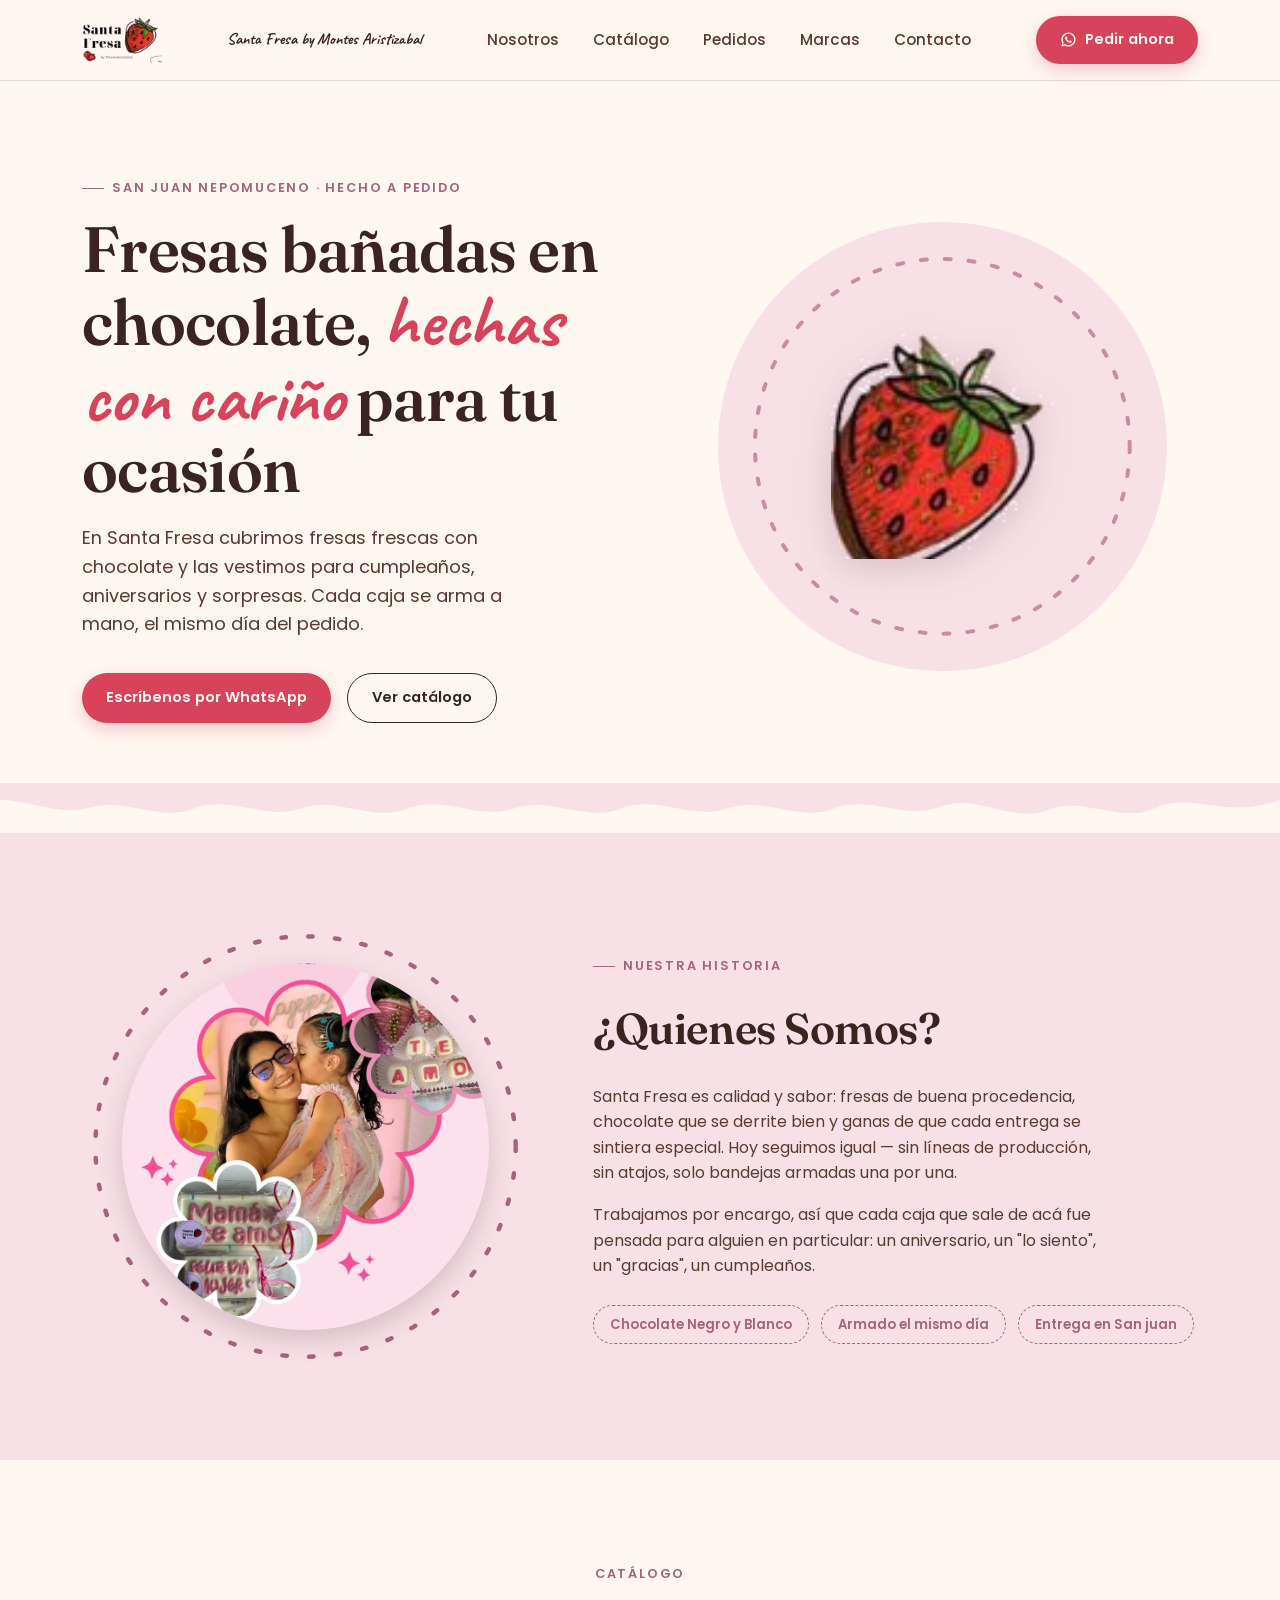
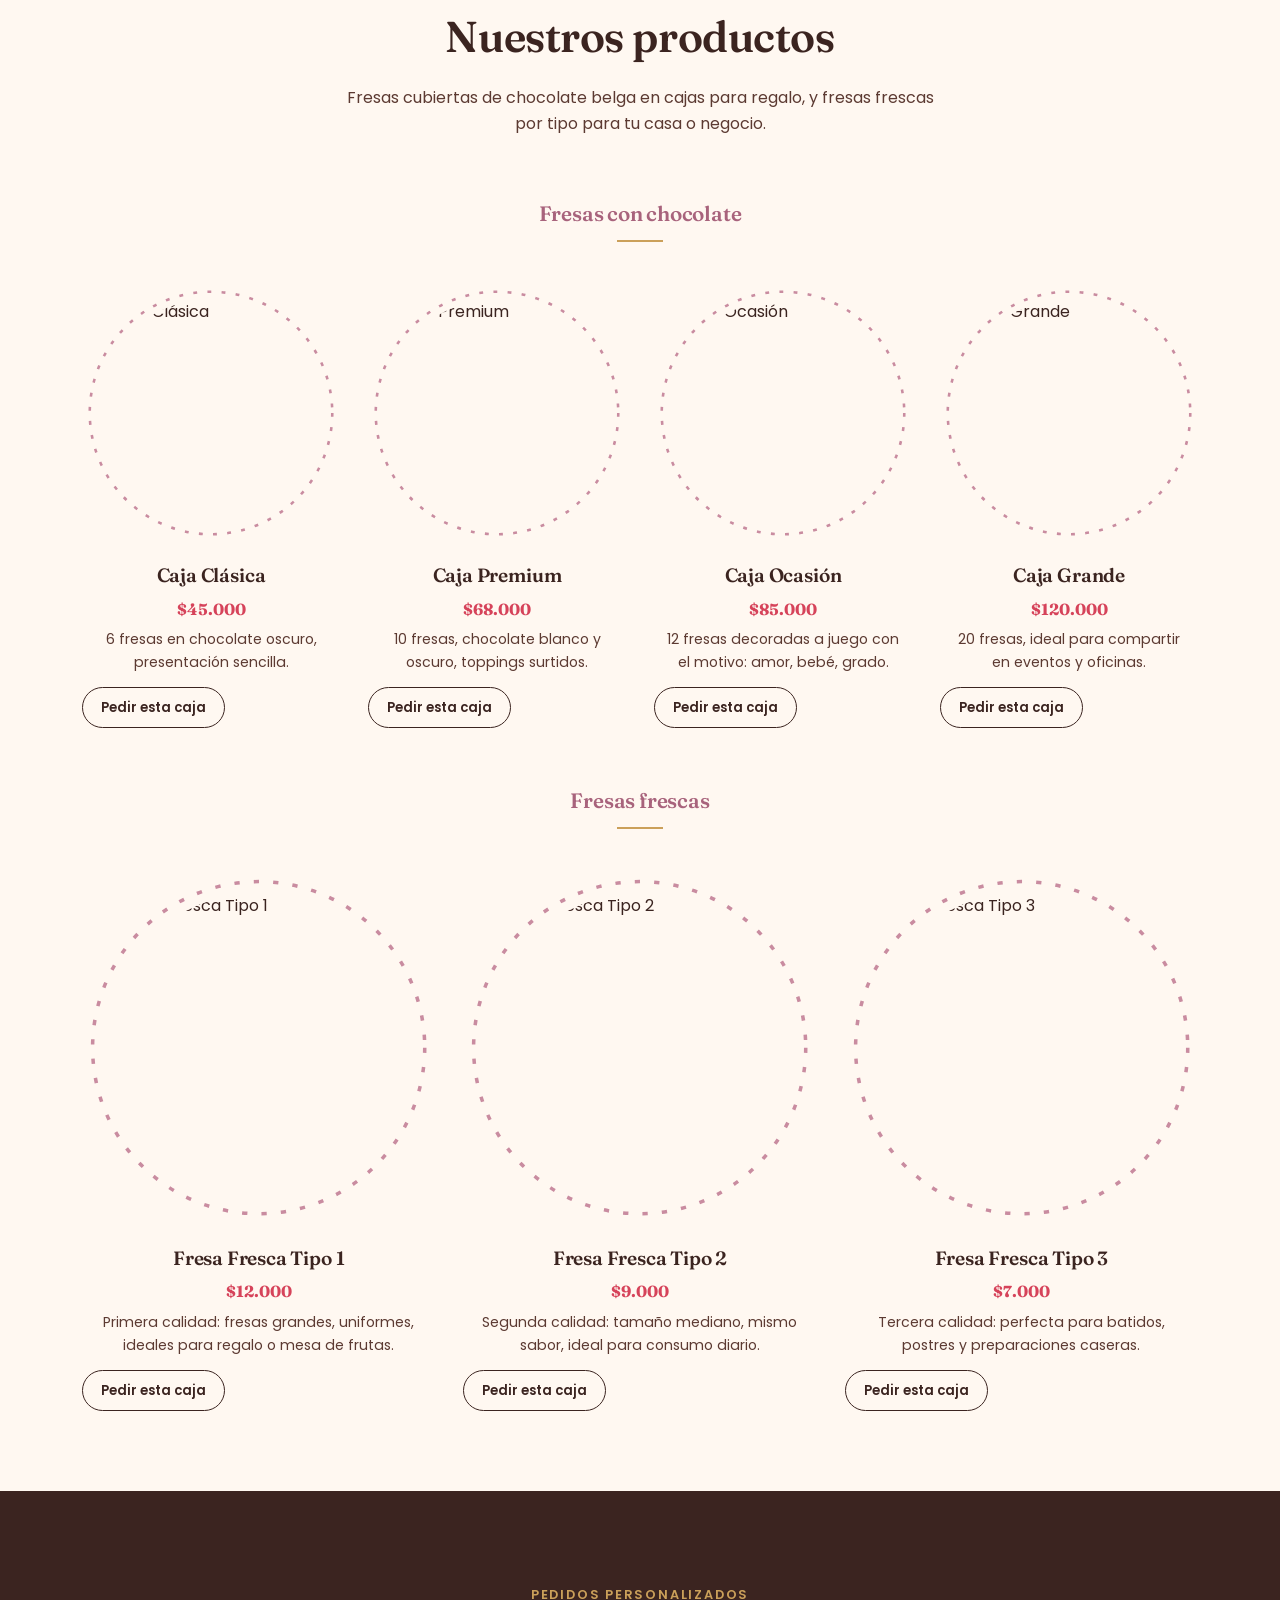
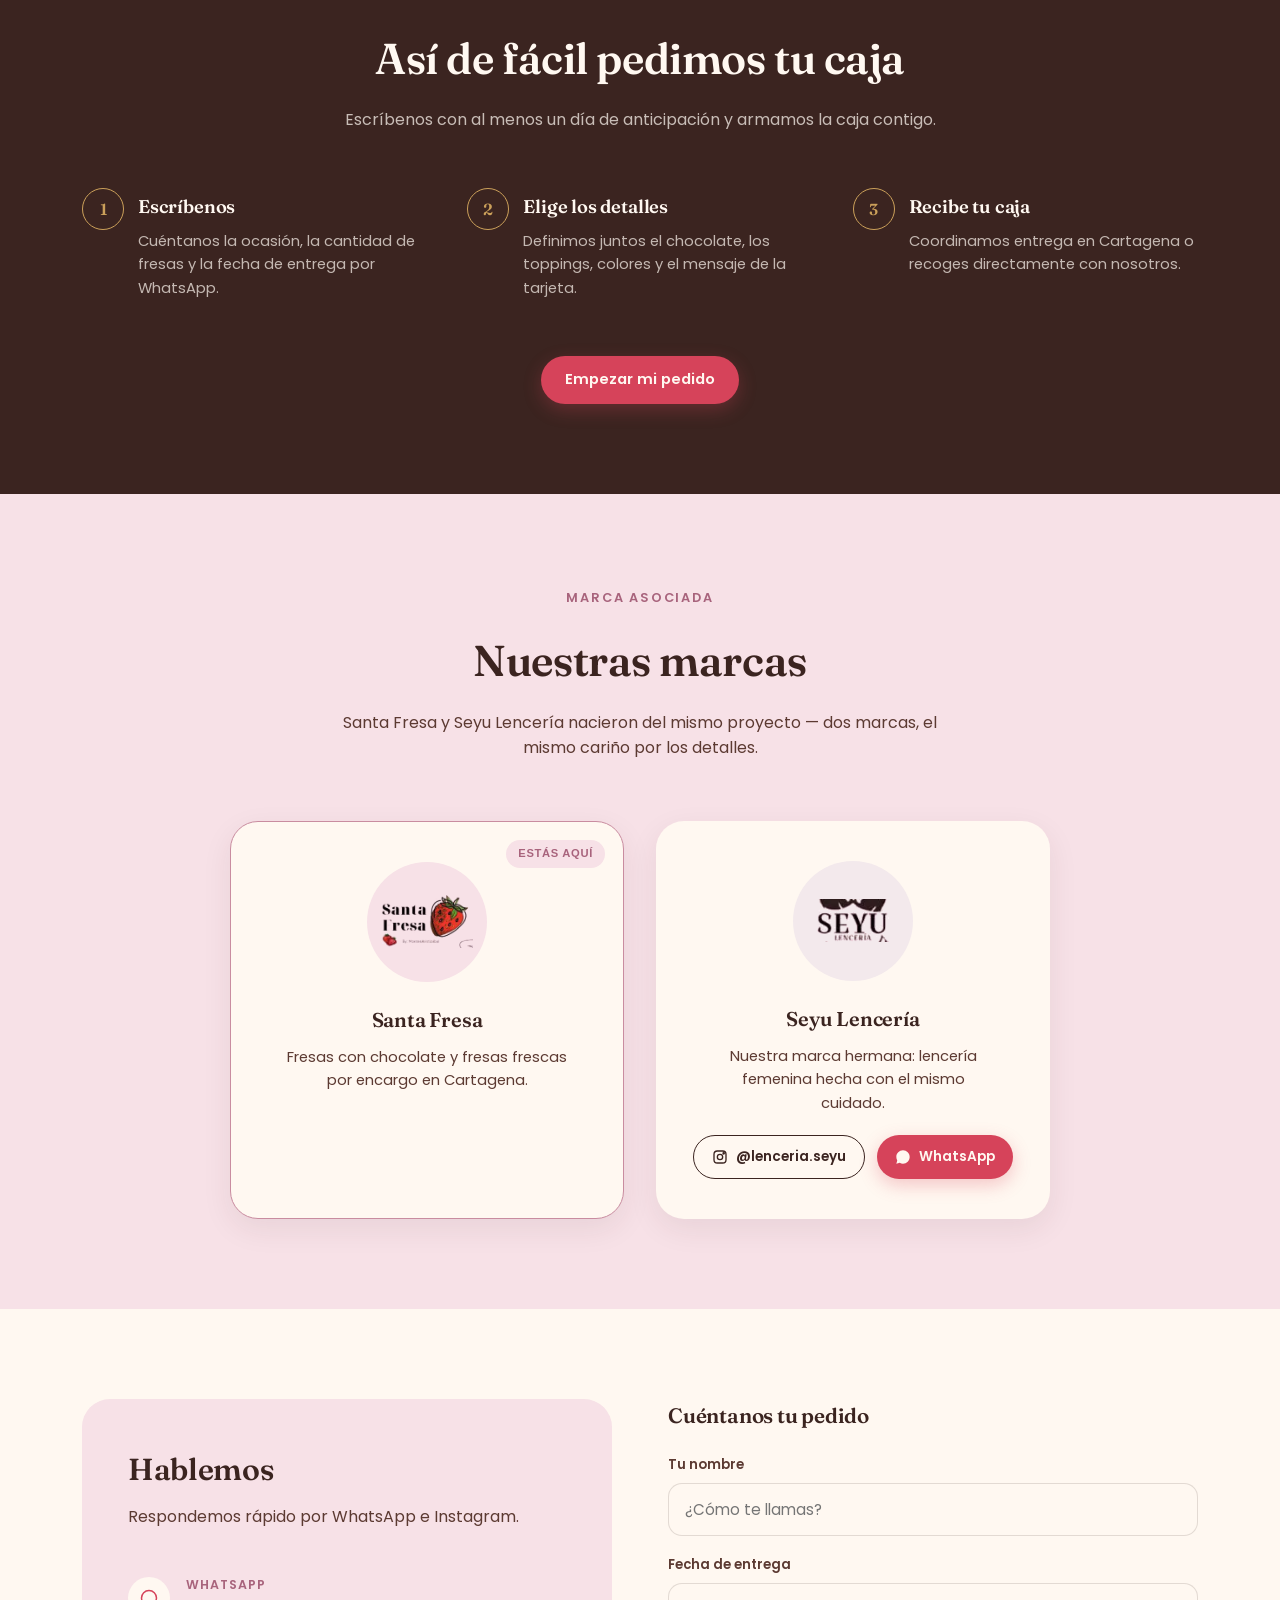
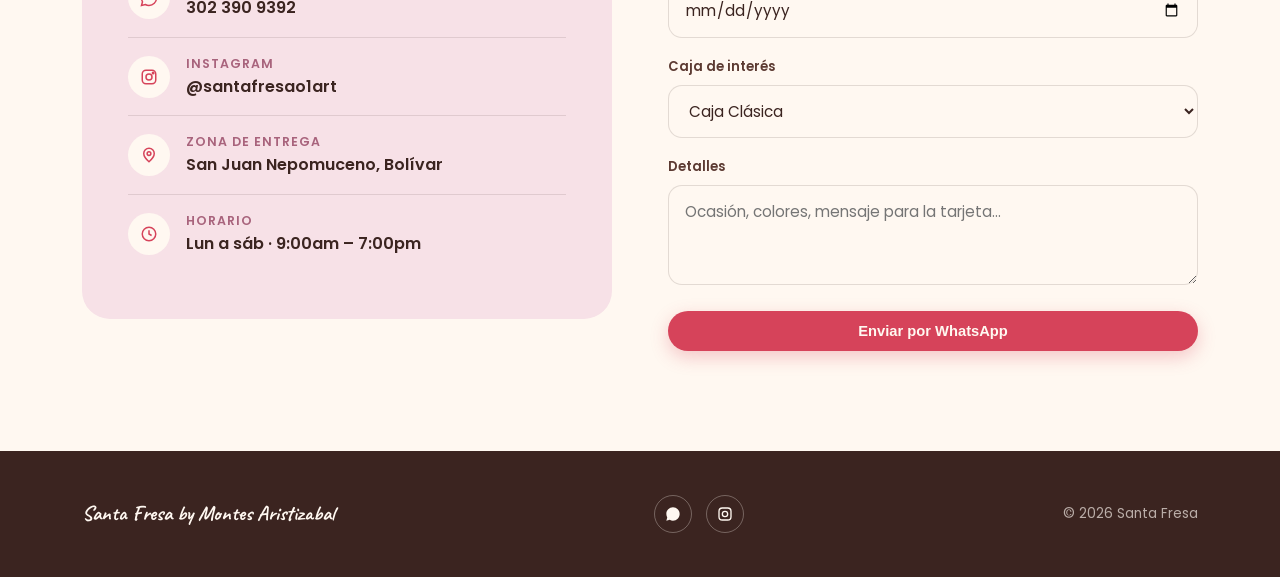
==== commit c9345ee5: "Agregar foto real a la sección Nosotros" ====
--- a/index.html
+++ b/index.html
@@ -17,12 +17,16 @@
     <a href="#top" class="brand">
       <img src="images/logo-santafresa.png" alt="Santa Fresa" class="brand-logo">
     </a>
+
+    <span class="script">Santa Fresa by Montes Aristizabal</span>
     <div class="nav-links">
       <a href="#nosotros">Nosotros</a>
       <a href="#catalogo">Catálogo</a>
       <a href="#pedidos">Pedidos</a>
+      <a href="#marcas">Marcas</a>
       <a href="#contacto">Contacto</a>
     </div>
+    
     <a class="btn" href="https://wa.me/573023909392" target="_blank" rel="noopener">
       <svg width="17" height="17" viewBox="0 0 24 24" fill="currentColor"><path d="M12 2C6.48 2 2 6.48 2 12c0 1.85.5 3.58 1.35 5.07L2 22l5.1-1.33A9.94 9.94 0 0 0 12 22c5.52 0 10-4.48 10-10S17.52 2 12 2Zm0 18c-1.6 0-3.09-.46-4.35-1.26l-.31-.19-3.02.79.8-2.95-.2-.3A7.94 7.94 0 0 1 4 12c0-4.41 3.59-8 8-8s8 3.59 8 8-3.59 8-8 8Zm4.36-5.98c-.24-.12-1.42-.7-1.64-.78-.22-.08-.38-.12-.54.12-.16.24-.62.78-.76.94-.14.16-.28.18-.52.06-.24-.12-1-.37-1.9-1.17-.7-.63-1.18-1.4-1.31-1.64-.14-.24-.01-.37.11-.49.11-.11.24-.28.36-.42.12-.14.16-.24.24-.4.08-.16.04-.3-.02-.42-.06-.12-.54-1.3-.74-1.78-.2-.47-.4-.4-.54-.41h-.46c-.16 0-.42.06-.64.3-.22.24-.84.82-.84 2s.86 2.32.98 2.48c.12.16 1.7 2.6 4.12 3.64.58.25 1.03.4 1.38.51.58.18 1.11.16 1.53.1.47-.07 1.42-.58 1.62-1.14.2-.56.2-1.04.14-1.14-.06-.1-.22-.16-.46-.28Z"/></svg>
       Pedir ahora
@@ -37,9 +41,9 @@
 <section class="hero" id="top">
   <div class="wrap">
     <div class="hero-copy">
-      <div class="eyebrow">Cartagena · Hecho a pedido</div>
+      <div class="eyebrow">San Juan Nepomuceno · Hecho a pedido</div>
       <h1>Fresas bañadas en chocolate, <em>hechas con cariño</em> para tu ocasión</h1>
-      <p class="lead">En Santa Fresa cubrimos fresas frescas con chocolate belga y las vestimos para cumpleaños, aniversarios y sorpresas. Cada caja se arma a mano, el mismo día del pedido.</p>
+      <p class="lead">En Santa Fresa cubrimos fresas frescas con chocolate y las vestimos para cumpleaños, aniversarios y sorpresas. Cada caja se arma a mano, el mismo día del pedido.</p>
       <div class="hero-ctas">
         <a class="btn" href="https://wa.me/573023909392" target="_blank" rel="noopener">Escríbenos por WhatsApp</a>
         <a class="btn btn-ghost" href="#catalogo">Ver catálogo</a>
@@ -70,25 +74,18 @@
         <svg class="ring" viewBox="0 0 200 200">
           <circle cx="100" cy="100" r="94" fill="none" stroke="#A8637C" stroke-width="2" stroke-dasharray="2 10" stroke-linecap="round"/>
         </svg>
-        <svg viewBox="0 0 200 200" width="70%" height="70%">
-          <rect x="34" y="60" width="132" height="90" rx="14" fill="#FFF8F1" stroke="#3B2420" stroke-width="2"/>
-          <path d="M34 90 L100 60 L166 90" fill="none" stroke="#3B2420" stroke-width="2"/>
-          <circle cx="66" cy="112" r="10" fill="#D6435A"/>
-          <circle cx="100" cy="118" r="10" fill="#3B2420"/>
-          <circle cx="134" cy="110" r="10" fill="#CBA05A"/>
-          <path d="M50 138 h100" stroke="#3B2420" stroke-width="1.5" stroke-dasharray="4 4"/>
-        </svg>
+        <img src="images/about-photo.jpg" alt="Cliente de Santa Fresa con su caja de regalo" class="about-photo">
       </div>
     </div>
     <div class="about-copy">
       <div class="eyebrow">Nuestra historia</div>
-      <h2>De receta casera a marca querida en la ciudad</h2>
-      <p>Santa Fresa nació de una cocina compartida en Cartagena: fresas de buena procedencia, chocolate que se derrite bien y ganas de que cada entrega se sintiera especial. Hoy seguimos igual — sin líneas de producción, sin atajos, solo bandejas armadas una por una.</p>
+      <h2>¿Quienes Somos?</h2>
+      <p>Santa Fresa es calidad y sabor: fresas de buena procedencia, chocolate que se derrite bien y ganas de que cada entrega se sintiera especial. Hoy seguimos igual — sin líneas de producción, sin atajos, solo bandejas armadas una por una.</p>
       <p>Trabajamos por encargo, así que cada caja que sale de acá fue pensada para alguien en particular: un aniversario, un "lo siento", un "gracias", un cumpleaños.</p>
       <div class="about-tags">
-        <span class="tag">Chocolate belga</span>
+        <span class="tag">Chocolate Negro y Blanco</span>
         <span class="tag">Armado el mismo día</span>
-        <span class="tag">Entrega en Cartagena</span>
+        <span class="tag">Entrega en San juan</span>
       </div>
     </div>
   </div>
@@ -136,12 +133,50 @@
   </div>
 </section>
 
+<!-- ===================== NUESTRAS MARCAS ===================== -->
+<section class="brands" id="marcas">
+  <div class="wrap">
+    <div class="section-head">
+      <div class="eyebrow">Marca asociada</div>
+      <h2>Nuestras marcas</h2>
+      <p>Santa Fresa y Seyu Lencería nacieron del mismo proyecto — dos marcas, el mismo cariño por los detalles.</p>
+    </div>
+    <div class="brands-grid">
+      <div class="brand-card brand-card--current">
+        <span class="brand-card-tag">Estás aquí</span>
+        <div class="brand-card-logo-frame">
+          <img src="images/logo-santafresa.png" alt="Santa Fresa" class="brand-card-logo">
+        </div>
+        <h3>Santa Fresa</h3>
+        <p>Fresas con chocolate y fresas frescas por encargo en Cartagena.</p>
+      </div>
+      <div class="brand-card">
+        <div class="brand-card-logo-frame brand-card-logo-frame--seyu">
+          <img src="images/logo-seyu.png" alt="Seyu Lencería" class="brand-card-logo brand-card-logo--seyu">
+        </div>
+        <h3>Seyu Lencería</h3>
+        <p>Nuestra marca hermana: lencería femenina hecha con el mismo cuidado.</p>
+        <div class="brand-card-links">
+          <a class="btn btn-ghost" href="https://www.instagram.com/lenceria.seyu?igsi=bmczeDR1Ym1xc3V0" target="_blank" rel="noopener">
+            <svg width="16" height="16" viewBox="0 0 24 24" fill="none" stroke="currentColor" stroke-width="2"><rect x="3" y="3" width="18" height="18" rx="5"/><circle cx="12" cy="12" r="4"/><circle cx="17.5" cy="6.5" r="1"/></svg>
+            @lenceria.seyu
+          </a>
+          <a class="btn" href="https://wa.me/573023909392" target="_blank" rel="noopener">
+            <svg width="16" height="16" viewBox="0 0 24 24" fill="currentColor"><path d="M12 2C6.48 2 2 6.48 2 12c0 1.85.5 3.58 1.35 5.07L2 22l5.1-1.33A9.94 9.94 0 0 0 12 22c5.52 0 10-4.48 10-10S17.52 2 12 2Z"/></svg>
+            WhatsApp
+          </a>
+        </div>
+      </div>
+    </div>
+  </div>
+</section>
+
 <!-- ===================== CONTACTO ===================== -->
 <section class="contact" id="contacto">
   <div class="wrap">
     <div class="contact-card">
       <h2>Hablemos</h2>
-      <p class="lead">Respondemos rápido por WhatsApp e Instagram. Cartagena y alrededores.</p>
+      <p class="lead">Respondemos rápido por WhatsApp e Instagram.</p>
 
       <div class="contact-row">
         <div class="icon">
@@ -169,7 +204,7 @@
         </div>
         <div>
           <div class="label">Zona de entrega</div>
-          <div class="value">Cartagena, Bolívar</div>
+          <div class="value">San Juan Nepomuceno, Bolívar</div>
         </div>
       </div>
 
@@ -216,16 +251,16 @@
 <!-- ===================== FOOTER ===================== -->
 <footer>
   <div class="wrap">
-    <a href="#top" class="brand script">Santa Fresa</a>
+    <a href="#top" class="brand script">Santa Fresa by Montes Aristizabal</a>
     <div class="foot-socials">
       <a href="https://wa.me/573023909392" target="_blank" rel="noopener" aria-label="WhatsApp">
         <svg width="16" height="16" viewBox="0 0 24 24" fill="#FFF8F1"><path d="M12 2C6.48 2 2 6.48 2 12c0 1.85.5 3.58 1.35 5.07L2 22l5.1-1.33A9.94 9.94 0 0 0 12 22c5.52 0 10-4.48 10-10S17.52 2 12 2Z"/></svg>
       </a>
-      <a href="#" aria-label="Instagram">
+      <a href="https://www.instagram.com/santafresa01art?igsi=MTBxZG5zODMxcHpuMQ==" aria-label="Instagram">
         <svg width="16" height="16" viewBox="0 0 24 24" fill="none" stroke="#FFF8F1" stroke-width="2"><rect x="3" y="3" width="18" height="18" rx="5"/><circle cx="12" cy="12" r="4"/></svg>
       </a>
     </div>
-    <div style="font-size:0.85rem;">© 2026 Santa Fresa · Hecho a mano en Cartagena</div>
+    <div style="font-size:0.85rem;">© 2026 Santa Fresa</div>
   </div>
 </footer>
 
--- a/css/styles.css
+++ b/css/styles.css
@@ -242,7 +242,18 @@
     width:100%;
     aspect-ratio:1/1;
   }
-  .about-frame .scallop-frame{width:100%;height:100%;}
+  .about-frame .scallop-frame{width:100%;height:100%;position:relative;}
+  .about-photo{
+    width:82%;
+    height:82%;
+    border-radius:50%;
+    object-fit:cover;
+    object-position:center 30%;
+    position:absolute;
+    top:9%;
+    left:9%;
+    box-shadow:0 10px 26px rgba(59,36,32,0.18);
+  }
   .about h2{
     font-size:clamp(2rem,3.4vw,2.7rem);
     margin-bottom:20px;
@@ -390,6 +401,90 @@
   .orders-cta{
     margin-top:56px;
     text-align:center;
+  }
+
+  /* ===== NUESTRAS MARCAS ===== */
+  .brands{
+    padding:90px 0;
+    background:var(--blush);
+  }
+  .brands-grid{
+    display:grid;
+    grid-template-columns:repeat(auto-fit, minmax(280px, 1fr));
+    gap:32px;
+    max-width:820px;
+    margin:0 auto;
+  }
+  .brand-card{
+    position:relative;
+    background:var(--cream);
+    border-radius:var(--radius-lg);
+    padding:40px 32px;
+    text-align:center;
+    display:flex;
+    flex-direction:column;
+    align-items:center;
+    box-shadow:0 10px 30px rgba(59,36,32,0.08);
+  }
+  .brand-card--current{
+    border:1.5px solid var(--rose);
+  }
+  .brand-card-tag{
+    position:absolute;
+    top:18px;
+    right:18px;
+    font-size:0.7rem;
+    font-weight:700;
+    letter-spacing:0.06em;
+    text-transform:uppercase;
+    color:var(--rose-deep);
+    background:var(--blush);
+    padding:5px 12px;
+    border-radius:100px;
+  }
+  .brand-card-logo-frame{
+    width:120px;
+    height:120px;
+    border-radius:50%;
+    background:var(--blush);
+    display:flex;
+    align-items:center;
+    justify-content:center;
+    margin-bottom:22px;
+    padding:14px;
+  }
+  .brand-card-logo-frame--seyu{
+    background:#F3E9EC;
+  }
+  .brand-card-logo{
+    max-width:100%;
+    max-height:100%;
+    object-fit:contain;
+  }
+  .brand-card-logo--seyu{
+    max-width:78%;
+    max-height:78%;
+  }
+  .brand-card h3{
+    font-size:1.25rem;
+    margin-bottom:10px;
+  }
+  .brand-card p{
+    color:var(--cacao-soft);
+    font-size:0.92rem;
+    margin-bottom:20px;
+    max-width:280px;
+  }
+  .brand-card-links{
+    display:flex;
+    gap:12px;
+    flex-wrap:wrap;
+    justify-content:center;
+    margin-top:auto;
+  }
+  .brand-card-links .btn{
+    padding:10px 18px;
+    font-size:0.85rem;
   }
 
   /* ===== CONTACTO ===== */
